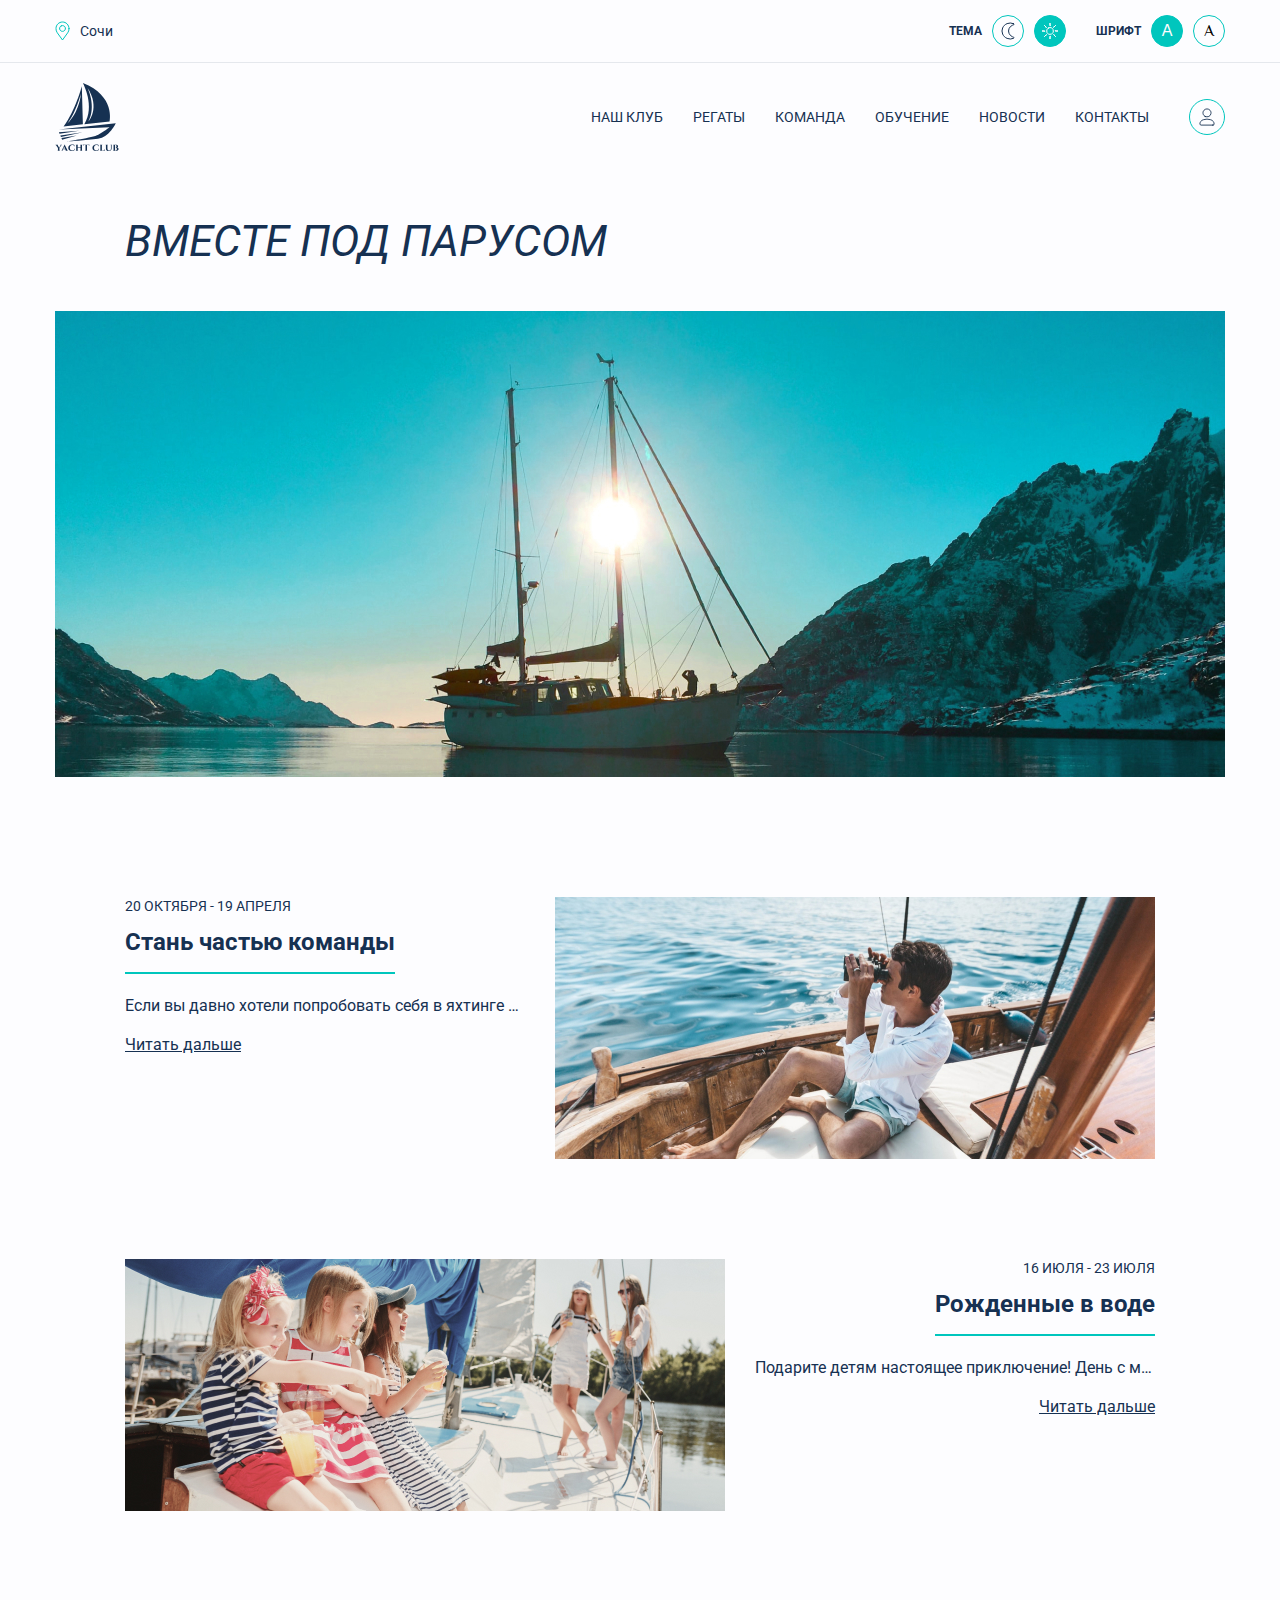
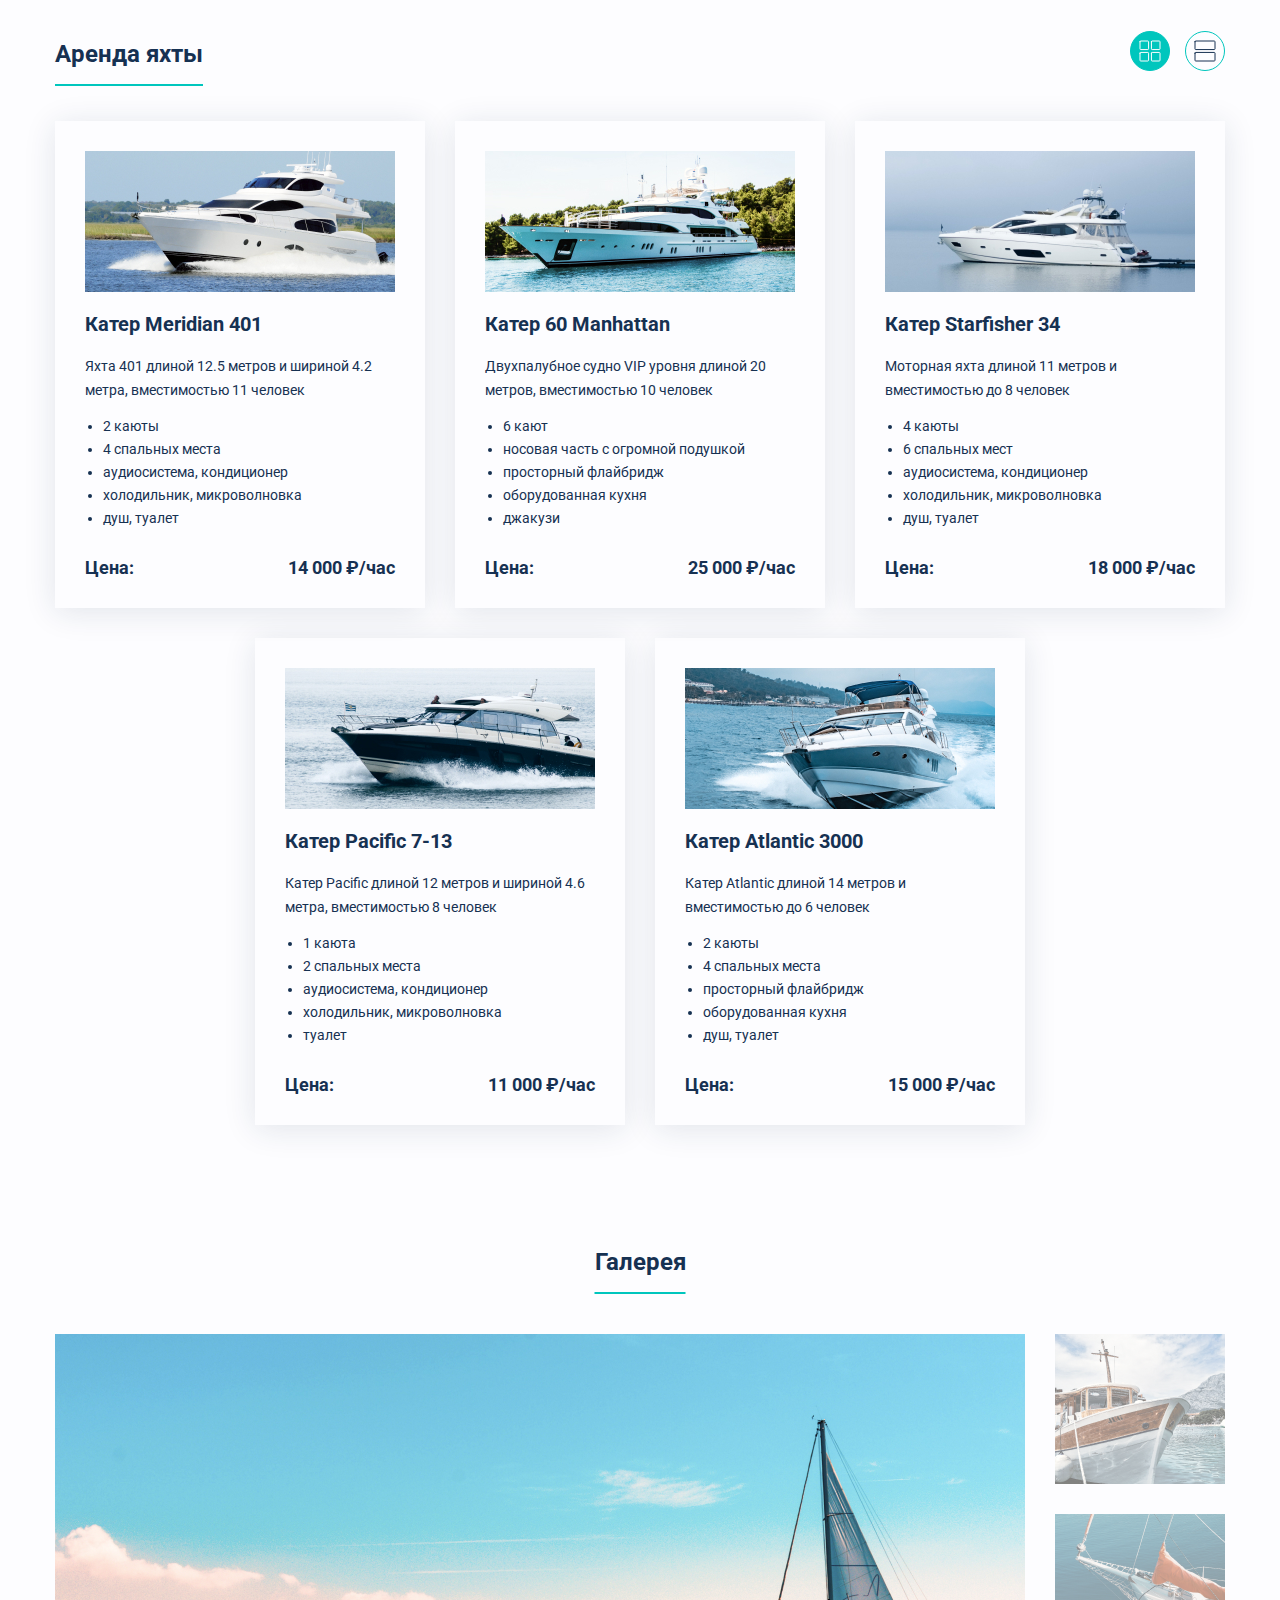
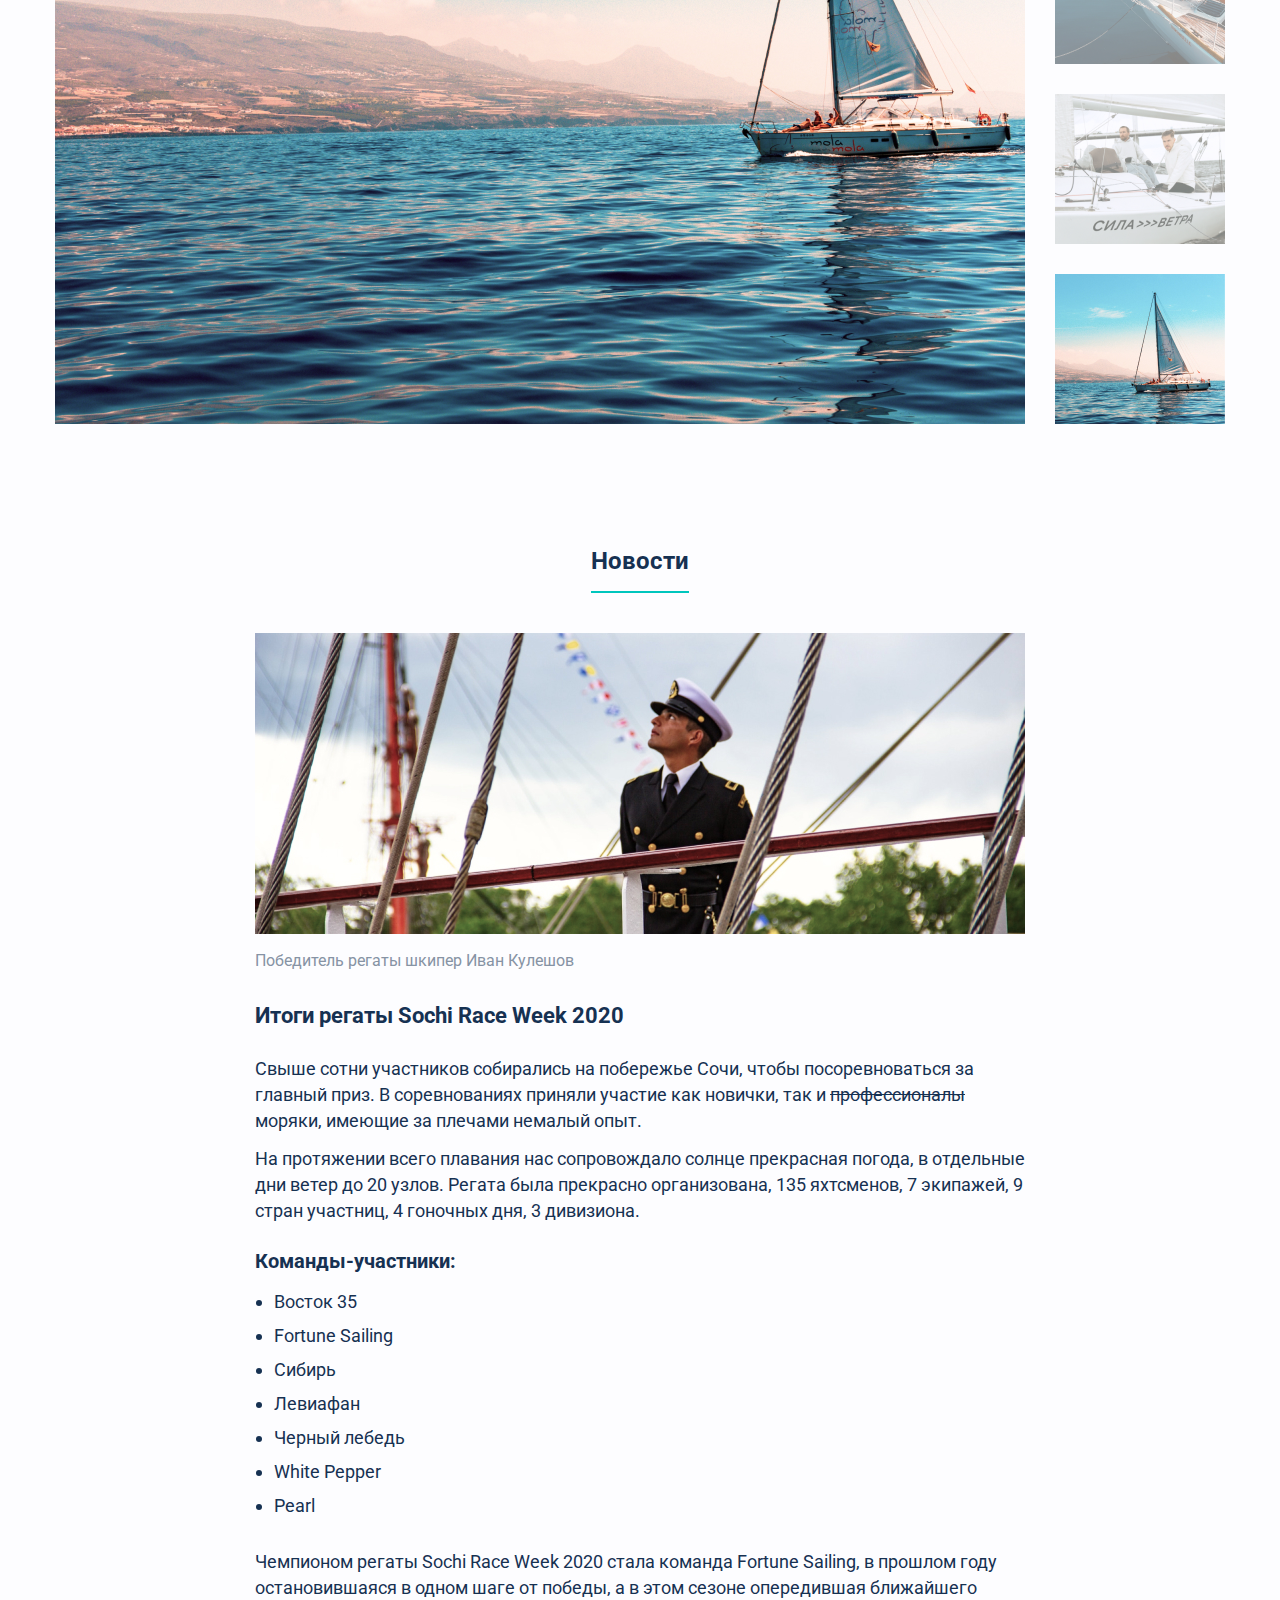
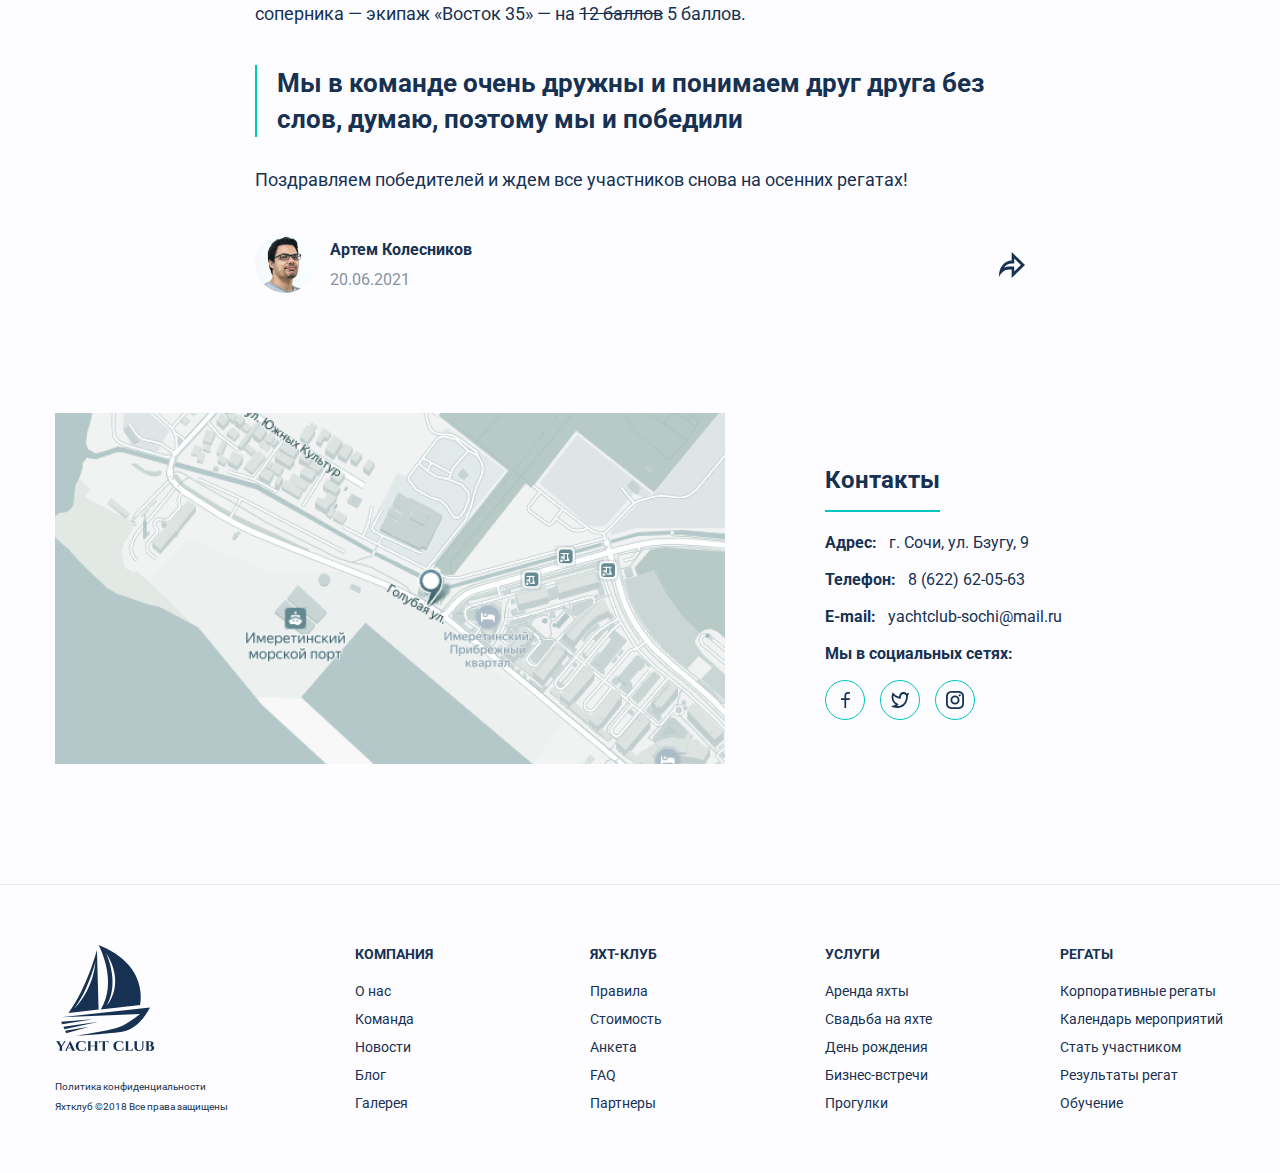
==== index.html @ 1d9f07b0 "commit message one" ====
<!DOCTYPE html>
<html lang="ru">

<head>
  <meta charset="utf-8">
  <link rel="preconnect" href="https://fonts.googleapis.com">
  <link rel="preconnect" href="https://fonts.gstatic.com" crossorigin>
  <link
    href="https://fonts.googleapis.com/css2?family=Philosopher:ital,wght@0,400;0,700;1,400&family=Roboto:ital,wght@0,400;0,700;1,400&display=swap"
    rel="stylesheet">
  <link href="css/style.css" rel="stylesheet">
  <title>Яхт клуб</title>
</head>

<body class="page">
  <header class="page-header">
    <div class="services">
      <div class="services-content">
        <a class="location" href="#">Сочи</a>
        <p class="caption">Тема</p>
        <ul class="theme-switcher">
          <li>
            <button class="theme-button-dark" type="button"></button>
          </li>
          <li>
            <button class="theme-button-light active" type="button"></button>
          </li>
        </ul>
        <p class="caption">Шрифт</p>
        <ul class="fonts">
          <li>
            <button class="font-button-sans-serif active" type="button">А</button>
          </li>
          <li>
            <button class="font-button-serif" type="button">А</button>
          </li>
        </ul>
      </div>
    </div>
    <nav class="main-nav">
      <p class="logo">
        <img src="img/logo.svg" width="64" height="68" alt="Логотип яхт-клуба Yacht Club">
      </p>
      <ul class="site-navigation">
        <li class="site-navigation-item">
          <a href="#">Наш клуб</a>
        </li>
        <li class="site-navigation-item">
          <a href="#">Регаты</a>
        </li>
        <li class="site-navigation-item">
          <a href="#">Команда</a>
        </li>
        <li class="site-navigation-item">
          <a href="#">Обучение</a>
        </li>
        <li class="site-navigation-item">
          <a href="#">Новости</a>
        </li>
        <li class="site-navigation-item">
          <a href="#">Контакты</a>
        </li>
      </ul>
      <a class="signin" href="#">
        <img src="img/user.svg" width="16" height="18" alt="Кабинет пользователя">
      </a>
    </nav>
  </header>
  <main class="main-content">
    <section class="hero">
      <h1>Вместе под парусом</h1>
      <img src="img/main-photo-1.jpg" width="1170" height="466" alt="Парусное судно на закате">
    </section>
    <article class="blog-article blog-article-1 short">
      <div class="blog-article-content">
        <p class="blog-article-date"><time datetime="2021-10-20">20 октября</time> - <time datetime="2021-04-19">19
            апреля</time></p>
        <h2>Стань частью команды</h2>
        <p class="blog-article-description">Если вы давно хотели попробовать себя в яхтинге – сейчас самое лучшее время!
          Мы набираем команду будущих шкиперов. За 6 вы станете настоящим капитаном и уже в следующем сезоне сможете
          самостоятельно выйти в море!</p>
        <button class="more" type="button">Читать дальше</button>
      </div>
      <img class="blog-article-img" src="img/blog-photo-1.jpg" width="600" height="262"
        alt="Мужчина на яхте смотрит в бинокль">
    </article>
    <article class="blog-article blog-article-2 short">
      <div class="blog-article-content">
        <p class="blog-article-date"><time datetime="2021-07-16">16 июля</time> - <time datetime="2021-07-23">23
            июля</time></p>
        <h2>Рожденные в воде</h2>
        <p class="blog-article-description">Подарите детям настоящее приключение! День с морскими пиратами на корабле –
          это лучшая команда, веселые аниматоры, игры, соревнования, работа в команде и, конечно, море!</p>
        <button class="more" type="button">Читать дальше</button>
      </div>
      <img class="blog-article-img" src="img/blog-photo-2.jpg" width="600" height="252" alt="Дети и взрослые на яхте">
    </article>
    <section class="rent">
      <header>
        <h2>Аренда яхты</h2>
        <ul class="card-view-buttons">
          <li class="card-view-item">
            <button class="card-view-button-grid active" type="button"></button>
          </li>
          <li class="card-view-item">
            <button class="card-view-button-list" type="button"></button>
          </li>
        </ul>
      </header>
      <ul class="cards">
        <li class="card">
          <img class="card-img" src="img/photo-card-1.jpg" width="310" height="141" alt="Белая двухпалубная яхта">
          <div class="card-content">
            <h3 class="card-title">Катер Meridian 401</h3>
            <p class="card-description">Яхта 401 длиной 12.5 метров и шириной 4.2 метра, вместимостью 11 человек</p>
            <ul class="card-features">
              <li>2 каюты</li>
              <li>4 спальных места</li>
              <li>аудиосистема, кондиционер</li>
              <li>холодильник, микроволновка</li>
              <li>душ, туалет</li>
            </ul>
          </div>
          <p class="card-price">
            <span class="card-price-name">Цена:</span>
            <span class="card-price-value">14 000 ₽/час</span>
          </p>
        </li>
        <li class="card">
          <img class="card-img" src="img/photo-card-2.jpg" width="310" height="141" alt="Белая двухпалубная яхта">
          <div class="card-content">
            <h3 class="card-title">Катер 60 Manhattan</h3>
            <p class="card-description">Двухпалубное судно VIP уровня длиной 20 метров, вместимостью 10 человек</p>
            <ul class="card-features">
              <li>6 кают</li>
              <li>носовая часть с огромной подушкой</li>
              <li>просторный флайбридж</li>
              <li>оборудованная кухня</li>
              <li>джакузи</li>
            </ul>
          </div>
          <p class="card-price">
            <span class="card-price-name">Цена:</span>
            <span class="card-price-value">25 000 ₽/час</span>
          </p>
        </li>
        <li class="card">
          <img class="card-img" src="img/photo-card-3.jpg" width="310" height="141" alt="Белая яхта">
          <div class="card-content">
            <h3 class="card-title">Катер Starfisher 34</h3>
            <p class="card-description">Моторная яхта длиной 11 метров и вместимостью до 8 человек</p>
            <ul class="card-features">
              <li>4 каюты</li>
              <li>6 спальных мест</li>
              <li>аудиосистема, кондиционер</li>
              <li>холодильник, микроволновка</li>
              <li>душ, туалет</li>
            </ul>
          </div>
          <p class="card-price">
            <span class="card-price-name">Цена:</span>
            <span class="card-price-value">18 000 ₽/час</span>
          </p>
        </li>
        <li class="card">
          <img class="card-img" src="img/photo-card-4.jpg" width="310" height="141" alt="Белый катер">
          <div class="card-content">
            <h3 class="card-title">Катер Pacific 7-13</h3>
            <p class="card-description">Катер Pacific длиной 12 метров и шириной 4.6 метра, вместимостью 8 человек</p>
            <ul class="card-features">
              <li>1 каюта</li>
              <li>2 спальных места</li>
              <li>аудиосистема, кондиционер</li>
              <li>холодильник, микроволновка</li>
              <li>туалет</li>
            </ul>
          </div>
          <p class="card-price">
            <span class="card-price-name">Цена:</span>
            <span class="card-price-value">11 000 ₽/час</span>
          </p>
        </li>
        <li class="card">
          <img class="card-img" src="img/photo-card-5.jpg" width="310" height="141" alt="Белый катер">
          <div class="card-content">
            <h3 class="card-title">Катер Atlantic 3000</h3>
            <p class="card-description">Катер Atlantic длиной 14 метров и вместимостью до 6 человек</p>
            <ul class="card-features">
              <li>2 каюты</li>
              <li>4 спальных места</li>
              <li>просторный флайбридж</li>
              <li>оборудованная кухня</li>
              <li>душ, туалет</li>
            </ul>
          </div>
          <p class="card-price">
            <span class="card-price-name">Цена:</span>
            <span class="card-price-value">15 000 ₽/час</span>
          </p>
        </li>
      </ul>
    </section>
    <section class="gallery">
      <h2>Галерея</h2>
      <div class="slider">
        <img class="active-photo" src="img/gallery-photo-4.jpg" width="970" height="690" alt="">
        <ul class="preview-list">
          <li>
            <a href="img/gallery-photo-1.jpg">
              <img src="img/preview-gallery-photo-1.jpg" width="170" height="150" alt="">
            </a>
          </li>
          <li>
            <a href="img/gallery-photo-2.jpg">
              <img src="img/preview-gallery-photo-2.jpg" width="170" height="150" alt="">
            </a>
          </li>
          <li>
            <a href="img/gallery-photo-3.jpg">
              <img src="img/preview-gallery-photo-3.jpg" width="170" height="150" alt="">
            </a>
          </li>
          <li>
            <a href="img/gallery-photo-4.jpg" class="active-item">
              <img src="img/preview-gallery-photo-4.jpg" width="170" height="150" alt="">
            </a>
          </li>
        </ul>
      </div>
    </section>
    <section class="news">
      <h2>Новости</h2>
      <article class="post">
        <figure class="post-img">
          <img src="img/news-photo.jpg" width="770" height="301" alt="Человек в форме моряка на морском судне">
          <figcaption>Победитель регаты шкипер Иван Кулешов</figcaption>
        </figure>
        <div class="post-content">
          <h3>Итоги регаты Sochi Race Week 2020</h3>
          <p>Свыше сотни участников собирались на побережье Сочи, чтобы посоревноваться за главный приз. В соревнованиях
            приняли участие как новички, так и <del>профессионалы</del> <ins>моряки</ins>, имеющие за плечами немалый
            опыт.</p>
          <p>На протяжении всего плавания нас сопровождало солнце прекрасная погода, в отдельные дни ветер до 20 узлов.
            Регата была прекрасно организована, 135 яхтсменов, 7 экипажей, 9 стран участниц, 4 гоночных дня, 3
            дивизиона.</p>
          <h4>Команды-участники:</h4>
          <ul>
            <li>Восток 35</li>
            <li>Fortune Sailing</li>
            <li>Сибирь</li>
            <li>Левиафан</li>
            <li>Черный лебедь</li>
            <li>White Pepper</li>
            <li>Pearl</li>
          </ul>
          <p>Чемпионом регаты Sochi Race Week 2020 стала команда Fortune Sailing, в прошлом году остановившаяся в одном
            шаге от победы, а в этом сезоне опередившая ближайшего соперника — экипаж «Восток 35» — на <del>12
              баллов</del> <ins>5 баллов</ins>.</p>
          <blockquote>Мы в команде очень дружны и понимаем друг друга без слов, думаю, поэтому мы и победили
          </blockquote>
          <p>Поздравляем победителей и ждем все участников снова на осенних регатах!</p>
        </div>
        <footer class="post-footer">
          <img class="post-author-img" src="img/author.jpg" width="60" height="60" alt="Артем Колесников">
          <p class="post-meta">
            <a href="#">Артем Колесников</a>
            <time datetime="2021-06-20">20.06.2021</time>
          </p>
          <a class="post-share" href="#">
            <img src="img/share.svg" width="26" height="26" alt="Поделиться">
          </a>
        </footer>
      </article>
    </section>
    <section class="contacts">
      <div class="contacts-content">
        <h2>Контакты</h2>
        <ul class="contact-items">
          <li class="contact-item">
            <h3>Адрес:</h3>
            <address>г. Сочи, ул. Бзугу, 9</address>
          </li>
          <li class="contact-item">
            <h3>Телефон:</h3>
            <a href="tel:+7622620563">8 (622) 62-05-63</a>
          </li>
          <li class="contact-item">
            <h3>E-mail:</h3>
            <a href="mailto:yachtclub-sochi@mail.ru">yachtclub-sochi@mail.ru</a>
          </li>
          <li class="contact-item">
            <h3>Мы в социальных сетях:</h3>
            <ul class="social-list">
              <li class="social-item">
                <a href="#">
                  <img src="img/facebook.svg" alt="Facebook" width="9" height="16">
                </a>
              </li>
              <li class="social-item">
                <a href="#">
                  <img src="img/twitter.svg" alt="Twitter" width="18" height="16">
                </a>
              </li>
              <li class="social-item">
                <a href="#">
                  <img src="img/instagram.svg" alt="Instagram" width="18" height="18">
                </a>
              </li>
            </ul>
          </li>
        </ul>
      </div>
      <img class="contacts-img" src="img/map.png" width="670" height="351" alt="Карта с адресом яхт клуба">
    </section>
  </main>
  <footer class="main-footer">
    <div class="footer-container">
      <div class="footer-column">
        <p class="logo">
          <img src="img/logo.svg" width="100" height="106" alt="Логотип яхт клуба">
        </p>
        <p class="policy"><a href="#">Политика конфиденциальности</a></p>
        <p class="copyright">Яхтклуб ©2018 Все права защищены</p>
      </div>
      <ul class="footer-navigation-topics">
        <li class="footer-navigation-topic">
          <h2>Компания</h2>
          <ul class="footer-navigation">
            <li class="footer-navigation-item">
              <a href="#">О нас</a>
            </li>
            <li class="footer-navigation-item">
              <a href="#">Команда</a>
            </li>
            <li class="footer-navigation-item">
              <a href="#">Новости</a>
            </li>
            <li class="footer-navigation-item">
              <a href="#">Блог</a>
            </li>
            <li class="footer-navigation-item">
              <a href="#">Галерея</a>
            </li>
          </ul>
        </li>
        <li class="footer-navigation-topic">
          <h2>Яхт-клуб</h2>
          <ul class="footer-navigation">
            <li class="footer-navigation-item">
              <a href="#">Правила</a>
            </li>
            <li class="footer-navigation-item">
              <a href="#">Стоимость</a>
            </li>
            <li class="footer-navigation-item">
              <a href="#">Анкета</a>
            </li>
            <li class="footer-navigation-item">
              <a href="#">FAQ</a>
            </li>
            <li class="footer-navigation-item">
              <a href="#">Партнеры</a>
            </li>
          </ul>
        </li>
        <li class="footer-navigation-topic">
          <h2>Услуги</h2>
          <ul class="footer-navigation">
            <li class="footer-navigation-item">
              <a href="#">Аренда яхты</a>
            </li>
            <li class="footer-navigation-item">
              <a href="#">Свадьба на яхте</a>
            </li>
            <li class="footer-navigation-item">
              <a href="#">День рождения</a>
            </li>
            <li class="footer-navigation-item">
              <a href="#">Бизнес-встречи</a>
            </li>
            <li class="footer-navigation-item">
              <a href="#">Прогулки</a>
            </li>
          </ul>
        </li>
        <li class="footer-navigation-topic">
          <h2>Регаты</h2>
          <ul class="footer-navigation">
            <li class="footer-navigation-item">
              <a href="#">Корпоративные регаты</a>
            </li>
            <li class="footer-navigation-item">
              <a href="#">Календарь мероприятий</a>
            </li>
            <li class="footer-navigation-item">
              <a href="#">Стать участником</a>
            </li>
            <li class="footer-navigation-item">
              <a href="#">Результаты регат</a>
            </li>
            <li class="footer-navigation-item">
              <a href="#">Обучение</a>
            </li>
          </ul>
        </li>
      </ul>
    </div>
  </footer>
  <script src="js/theme-change.js"></script>
  <script src="js/text-hide.js"></script>
  <script src="js/layout-change.js"></script>
  <script src="js/gallery.js"></script>
</body>

</html>
---- css/style.css ----
body {
  margin: 0;
  font-family: "Roboto", sans-serif;
  font-size: 16px;
  line-height: 24px;
  color: #163152;
  background-color: #fdfdff;
}

/* header */

.page-header {
  margin-bottom: 40px;
}

/* services */

.services {
  padding-top: 15px;
  padding-bottom: 15px;
  border-bottom: 1px solid rgba(22, 49, 82, 0.1);
}

.services-content {
  display: flex;
  align-items: center;
  width: 1170px;
  margin: 0 auto;
}

.location {
  padding-top: 4px;
  padding-bottom: 4px;
  padding-left: 25px;
  margin-right: auto;
  font-size: 14px;
  line-height: 14px;
  color: inherit;
  text-decoration: none;
  background-image: url("../img/pin.svg");
  background-repeat: no-repeat;
  background-position: left center;
}

.location:hover {
  opacity: 0.5;
}

.location:active {
  opacity: 0.3;
}

.caption {
  margin: 0;
  margin-right: 10px;
  font-weight: bold;
  font-size: 12px;
  line-height: 18px;
  text-transform: uppercase;
}

.theme-switcher {
  list-style: none;
  padding: 0;
  margin: 0;
  margin-right: 30px;
  display: flex;
  flex-wrap: wrap;
}

.theme-switcher li {
  margin-right: 10px;
}

.theme-switcher li:last-child {
  margin-right: 0;
}

.theme-button-light {
  display: block;
  width: 32px;
  height: 32px;
  padding: 0;
  background-position: center;
  background-repeat: no-repeat;
  background-color: transparent;
  background-image: url("../img/sun.svg");
  border: 1px solid #00c6bd;
  border-radius: 50%;
  cursor: pointer;
}

.theme-button-light:hover {
  opacity: 0.5;
}

.theme-button-light:active {
  opacity: 0.3;
}

.theme-button-light.active {
  background-image: url("../img/sun-light.svg");
}

.theme-button-dark {
  display: block;
  width: 32px;
  height: 32px;
  padding: 0;
  background-image: url("../img/moon.svg");
  background-position: center;
  background-repeat: no-repeat;
  background-color: transparent;
  border: 1px solid #00c6bd;
  border-radius: 50%;
  cursor: pointer;
}

.theme-button-dark:hover {
  opacity: 0.5;
}

.theme-button-dark:active {
  opacity: 0.3;
}

.theme-button-dark.active {
  background-image: url("../img/moon-light.svg");
}

.fonts {
  list-style: none;
  padding: 0;
  margin: 0;
  display: flex;
  flex-wrap: wrap;
}

.fonts li {
  margin-right: 10px;
}

.fonts li:last-child {
  margin-right: 0;
}

.font-button-sans-serif {
  display: block;
  width: 32px;
  height: 32px;
  padding: 0;
  font-size: 16px;
  line-height: 14px;
  background-color: transparent;
  border: 1px solid #00c6bd;
  border-radius: 50%;
  cursor: pointer;
}

.font-button-sans-serif:hover {
  opacity: 0.5;
}

.font-button-sans-serif:active {
  opacity: 0.3;
}

.font-button-serif {
  display: block;
  width: 32px;
  height: 32px;
  padding: 0;
  font-family: "Philosopher", serif;
  font-size: 16px;
  line-height: 14px;
  background-color: transparent;
  border: 1px solid #00c6bd;
  border-radius: 50%;
  cursor: pointer;
}

.font-button-serif:hover {
  opacity: 0.5;
}

.font-button-serif:active {
  opacity: 0.3;
}

.main-nav {
  display: flex;
  align-items: center;
  width: 1170px;
  margin: 0 auto;
  padding: 20px 55px;
}

.logo {
  width: 64px;
  height: 68px;
  margin: 0;
  margin-right: auto;
}

.site-navigation {
  display: flex;
  flex-wrap: wrap;
  padding: 0;
  margin: 0;
  margin-right: 40px;
  list-style: none;
  max-width: 990px;
}

.site-navigation-item {
  margin-right: 30px;
}

.site-navigation-item:last-child {
  margin-right: 0;
}

.site-navigation-item a {
  font-size: 14px;
  line-height: 18px;
  color: #163152;
  text-transform: uppercase;
  text-decoration: none;
}

.site-navigation-item a:hover {
  color: rgba(22, 49, 82, 0.5);
}

.site-navigation-item a:active {
  color: rgba(22, 49, 82, 0.3);
}

.signin {
  display: flex;
  align-items: center;
  justify-content: center;
  width: 34px;
  height: 34px;
  border: 1px solid #00c6bd;
  border-radius: 50%;
}

.signin:hover {
  opacity: 0.5;
}

.signin:active {
  opacity: 0.3;
}

/* main */

.main-content {
  width: 1170px;
  margin: 0 auto;
  padding: 0 55px;
}

.hero {
  margin-bottom: 120px;
}

.hero h1 {
  margin-top: 0;
  margin-bottom: 40px;
  margin-left: 70px;
  font-style: italic;
  font-weight: normal;
  font-size: 44px;
  line-height: 60px;
  text-transform: uppercase;
}

.hero img {
  display: block;
}

/* blog */

.blog-article {
  display: flex;
  justify-content: space-between;
  width: 1030px;
  margin: 0 auto;
}

.blog-article-content {
  width: 400px;
}

.blog-article-img {
  width: 600px;
}

.blog-article-1 {
  margin-bottom: 100px;
}

.blog-article-1 .blog-article-content {
  margin-right: 30px;
}

.blog-article-2 {
  flex-direction: row-reverse;
  margin-bottom: 120px;
}

.blog-article-2 .blog-article-content {
  text-align: right;
}

.blog-article-2 .blog-article-img {
  margin-right: 30px;
}

.blog-article h2 {
  margin-top: 0;
  margin-bottom: 35px;
  font-size: 24px;
  line-height: 34px;
  text-decoration: underline;
  -webkit-text-decoration-color: #00c6bd;
          text-decoration-color: #00c6bd;
  text-decoration-thickness: 2px;
  text-underline-offset: 15px;
  text-underline-position: under;
}

.blog-article-date {
  margin-top: 0;
  margin-bottom: 10px;
  font-size: 14px;
  line-height: 18px;
  text-transform: uppercase;
}

.blog-article-description {
  margin-top: 0;
  margin-bottom: 15px;
}

.more {
  padding: 0;
  font-family: inherit;
  font-size: 16px;
  line-height: 24px;
  color: inherit;
  -webkit-text-decoration-line: underline;
          text-decoration-line: underline;
  background-color: transparent;
  border: none;

  /* Элемент скрыт в развернутой статье */
  display: none;
}

.more:hover {
  text-decoration: none;
  opacity: 0.5;
}

.more:active {
  text-decoration: none;
  opacity: 0.3;
}

/* Сокращенное отображение статьи */

.blog-article.short .blog-article-description {
  overflow: hidden;
  text-overflow: ellipsis;
  white-space: nowrap;
}

.blog-article.short .more {
  /* Показываем элемент в свернутой статье */
  display: inline-block;
}

/* rent */

.rent {
  margin-bottom: 120px;
}

.rent header {
  display: flex;
  justify-content: space-between;
  align-items: center;
  margin-bottom: 45px;
}

.rent h2 {
  margin: 0;
  font-size: 24px;
  line-height: 34px;
  text-decoration: underline;
  -webkit-text-decoration-color: #00c6bd;
          text-decoration-color: #00c6bd;
  text-decoration-thickness: 2px;
  text-underline-offset: 15px;
  text-underline-position: under;
}

.card-view-buttons {
  display: flex;
  flex-wrap: wrap;
  justify-content: flex-end;
  gap: 15px;
  padding: 0;
  margin: 0;
  max-width: 800px;
  list-style: none;
}

.card-view-button-grid {
  width: 40px;
  height: 40px;
  background-position: center;
  background-repeat: no-repeat;
  background-color: transparent;
  background-image: url("../img/grid.svg");
  border: 1px solid #00c6bd;
  border-radius: 50%;
  cursor: pointer;
}

.card-view-button-grid:hover {
  opacity: 0.5;
}

.card-view-button-grid:active {
  opacity: 0.3;
}

.card-view-button-grid.active {
  background-image: url("../img/grid-light.svg");
}

.card-view-button-list {
  width: 40px;
  height: 40px;
  background-position: center;
  background-repeat: no-repeat;
  background-color: transparent;
  background-image: url("../img/list.svg");
  border: 1px solid #00c6bd;
  border-radius: 50%;
  cursor: pointer;
}

.card-view-button-list:hover {
  opacity: 0.5;
}

.card-view-button-list:active {
  opacity: 0.3;
}

.card-view-button-list.active {
  background-image: url("../img/list-light.svg");
}

.cards {
  display: flex;
  justify-content: center;
  flex-wrap: wrap;
  padding: 0;
  margin: 0;
  list-style: none;
  gap: 30px;
}

.card {
  width: 310px;
  padding: 30px;
  box-shadow: 0 4px 30px rgba(22, 49, 82, 0.12);
}

.card-img {
  display: block;
  margin-bottom: 21px;
}

.card-title {
  margin: 0;
  margin-bottom: 18px;
  font-size: 20px;
  line-height: 23px;
}

.card-description {
  margin: 0;
  margin-bottom: 15px;
  font-size: 14px;
  line-height: 24px;
}

.card-features {
  padding: 0;
  margin: 0;
  margin-left: 18px;
  margin-bottom: 29px;
  list-style-type: disc;
}

.card-features li {
  margin-bottom: 4px;
  font-size: 14px;
  line-height: 19px;
}

.card-price {
  display: flex;
  justify-content: space-between;
  margin: 0;
  font-weight: bold;
  font-size: 18px;
  line-height: 21px;
}

/* Вертикальная раскладка карточек списком */

.cards.list {
  flex-direction: column;
}

.cards.list .card {
  display: flex;
  width: 1110px;
  margin: 0;
  margin-bottom: 30px;
}

.cards.list .card-img {
  width: 340px;
  height: 211px;
  margin: 0;
  margin-right: 30px;
  -o-object-fit: cover;
     object-fit: cover;
}

.cards.list .card-title {
  margin: 0;
  margin-bottom: 10px;
}

.cards.list .card-features {
  margin: 0;
  margin-left: 18px;
}

.cards.list .card-content {
  margin-right: auto;
  max-width: 345px;
}

.cards.list .card-price {
  margin: 0;
}

.cards.list .card-price-name {
  display: none;
}

/* gallery */

.gallery {
  margin-bottom: 120px;
}

.gallery h2 {
  margin: 0;
  margin-bottom: 55px;
  font-size: 24px;
  line-height: 34px;
  text-align: center;
  text-decoration: underline;
  -webkit-text-decoration-color: #00c6bd;
          text-decoration-color: #00c6bd;
  text-decoration-thickness: 2px;
  text-underline-offset: 15px;
  text-underline-position: under;
}

.slider {
  display: flex;
  align-items: flex-start;
}

.active-photo {
  width: 970px;
  margin-right: 30px;
}

.preview-list {
  padding: 0;
  margin: 0;
  list-style: none;
  width: 170px;
}

.preview-list li {
  margin-bottom: 30px;
}

.preview-list li:last-child {
  margin-bottom: 0;
}

.preview-list a {
  position: relative;
  display: block;
}

.preview-list a::before {
  content: "";
  position: absolute;
  top: 0;
  bottom: 0;
  left: 0;
  right: 0;
  background-color: rgba(255, 255, 255, 0.5);
}

.preview-list a.active-item::before {
  background-color: transparent;
}

.preview-list img {
  display: block;
}

/* news */

.news {
  width: 770px;
  margin: 0 auto;
  margin-bottom: 120px;
}

.news h2 {
  margin: 0;
  margin-bottom: 55px;
  font-size: 24px;
  line-height: 34px;
  text-align: center;
  text-decoration: underline;
  -webkit-text-decoration-color: #00c6bd;
          text-decoration-color: #00c6bd;
  text-decoration-thickness: 2px;
  text-underline-offset: 15px;
  text-underline-position: under;
}

.post-img {
  margin: 0;
  margin-bottom: 33px;
}

.post-img img {
  display: block;
  margin-bottom: 17px;
}

.post-img figcaption {
  margin: 0;
  font-size: 16px;
  line-height: 19px;
  color: #8693a4;
}

.post-content h3 {
  margin-top: 33px;
  margin-bottom: 27px;
  font-size: 22px;
  line-height: 26px;
}

.post-content h4 {
  margin-top: 24px;
  margin-bottom: 15px;
  font-size: 20px;
  line-height: 26px;
}

.post-content p {
  margin: 12px 0;
  font-size: 18px;
  line-height: 26px;
}

.post-content ins {
  text-decoration: none;
}

.post-content ul {
  padding: 0;
  margin: 0;
  margin-top: 15px;
  margin-bottom: 30px;
  margin-left: 19px;
  font-size: 18px;
  line-height: 26px;
}

.post-content li {
  margin-bottom: 8px;
}

.post-content blockquote {
  padding: 0 20px;
  margin: 0;
  margin-top: 38px;
  margin-bottom: 30px;
  font-weight: bold;
  font-size: 26px;
  line-height: 36px;
  border-left: 2px solid #00c6bd;
}

.post-footer {
  display: flex;
  margin-top: 40px;
}

.post-author-img {
  width: 60px;
  margin-right: 15px;
  border-radius: 50%;
}

.post-meta {
  width: 500px;
  margin: 0;
  margin-top: 7px;
  margin-right: auto;
}

.post-share {
  width: 26px;
  margin-top: 19px;
}

.post-share:hover {
  opacity: 0.5;
}

.post-share:active {
  opacity: 0.3;
}

.post-meta a {
  display: block;
  margin-bottom: 9px;
  font-size: 16px;
  line-height: 19px;
  font-weight: bold;
  color: #163152;
  text-decoration: none;
}

.post-meta a:hover {
  color: rgba(22, 49, 82, 0.5);
}

.post-meta a:active {
  color: rgba(22, 49, 82, 0.3);
}

.post-meta time {
  font-size: 16px;
  line-height: 19px;
  color: #8693a4;
}

/* contacts */

.contacts {
  display: flex;
  flex-direction: row-reverse;
  justify-content: space-between;
}

.contacts-content {
  width: 400px;
  padding-top: 50px;
}

.contacts-img {
  width: 670px;
}

.contacts h2 {
  margin: 0;
  margin-bottom: 35px;
  font-size: 24px;
  line-height: 34px;
  text-decoration: underline;
  -webkit-text-decoration-color: #00c6bd;
          text-decoration-color: #00c6bd;
  text-decoration-thickness: 2px;
  text-underline-offset: 15px;
  text-underline-position: under;
}

.contact-items {
  list-style: none;
  padding: 0;
  margin: 0;
}

.contact-item {
  margin: 0;
  margin-bottom: 15px;
  font-size: 16px;
  line-height: 22px;
}

.contact-item h3 {
  display: inline;
  margin: 0;
  margin-right: 8px;
  font-size: 16px;
  line-height: 22px;
}

.contact-item address {
  display: inline;
  font-style: normal;
}

.contact-item a {
  color: #163152;
  text-decoration: none;
}

.contact-item a:hover {
  color: rgba(22, 49, 82, 0.5);
}

.contact-item a:active {
  color: rgba(22, 49, 82, 0.3);
}

.social-list {
  display: flex;
  flex-wrap: wrap;
  padding: 0;
  margin: 0;
  margin-top: 15px;
  list-style: none;
}

.social-item {
  margin-right: 15px;
}

.social-item a {
  display: flex;
  align-items: center;
  justify-content: center;
  width: 38px;
  height: 38px;
  border-radius: 50%;
  border: 1px solid #00c6bd;
}

.social-item a:hover {
  opacity: 0.5;
}

.social-item a:active {
  opacity: 0.3;
}

/* footer */

.main-footer {
  padding-top: 60px;
  padding-bottom: 60px;
  margin-top: 120px;
  font-size: 10px;
  line-height: 12px;
  border-top: 1px solid rgba(22, 49, 82, 0.1);
}

.footer-container {
  width: 1170px;
  margin: 0 auto;
  padding: 0 55px;
  display: flex;
  justify-content: space-between;
}

.footer-column {
  width: 175px;
}

.main-footer .logo {
  width: 100px;
  height: 106px;
  margin-bottom: 30px;
}

.footer-navigation-topics {
  display: flex;
  justify-content: space-between;
  width: 870px;
  list-style: none;
  padding: 0;
  margin: 0;
  font-size: 14px;
  line-height: 16px;
}

.footer-navigation-topic {
  width: 165px;
}

.footer-navigation-topic h2 {
  margin-top: 0;
  margin-bottom: 20px;
  font-size: 14px;
  line-height: 18px;
  text-transform: uppercase;
}

.footer-navigation {
  list-style: none;
  padding: 0;
  margin: 0;
}

.footer-navigation-item {
  margin-bottom: 12px;
}

.footer-navigation-item:last-child {
  margin-bottom: 0;
}

.footer-navigation-item a {
  color: #163152;
  text-decoration: none;
}

.footer-navigation-item a:hover {
  color: rgba(22, 49, 82, 0.5);
}

.footer-navigation-item a:active {
  color: rgba(22, 49, 82, 0.3);
}

.policy {
  margin: 0;
  margin-bottom: 8px;
}

.policy a {
  color: #163152;
  text-decoration: none;
}

.policy a:hover {
  color: rgba(22, 49, 82, 0.5);
}

.policy a:active {
  color: rgba(22, 49, 82, 0.3);
}

.copyright {
  margin: 0;
}

/* Выделение активной кнопки */

.active {
  background-color: #00c6bd;
  color: #fdfdff;
}

/* Theme: serif font */

.page.serif {
  font-family: "Philosopher", serif;
}

/* Theme: dark */

.page.dark {
  color: #fdfdff;
  background-color: #1d1f1f;
}

.page.dark .font-button-sans-serif {
  color: #fdfdff;
}

.page.dark .font-button-serif {
  color: #fdfdff;
}

.page.dark .theme-button-light {
  background-image: url("../img/sun-light.svg");
}

.page.dark .logo img {
  -webkit-filter: brightness(20);
          filter: brightness(20);
}

.page.dark a {
  color: #fdfdff;
}

.page.dark a:hover {
  opacity: 0.5;
}

.page.dark a:active {
  opacity: 0.3;
}

.page.dark .signin img {
  -webkit-filter: brightness(20);
          filter: brightness(20);
}

.page.dark .card-view-button-grid {
  background-image: url("../img/grid-light.svg");
}

.page.dark .card-view-button-list {
  background-image: url("../img/list-light.svg");
}

.page.dark .card {
  box-shadow: 0 4px 30px #181a1a;
}

.page.dark .meta time {
  color: rgba(253, 253, 255, 0.5);
}

.page.dark .share {
  -webkit-filter: brightness(20);
          filter: brightness(20);
}

.page.dark .social-item img {
  -webkit-filter: brightness(20);
          filter: brightness(20);
}

.page.dark .post-share {
  -webkit-filter: brightness(20);
          filter: brightness(20);
}
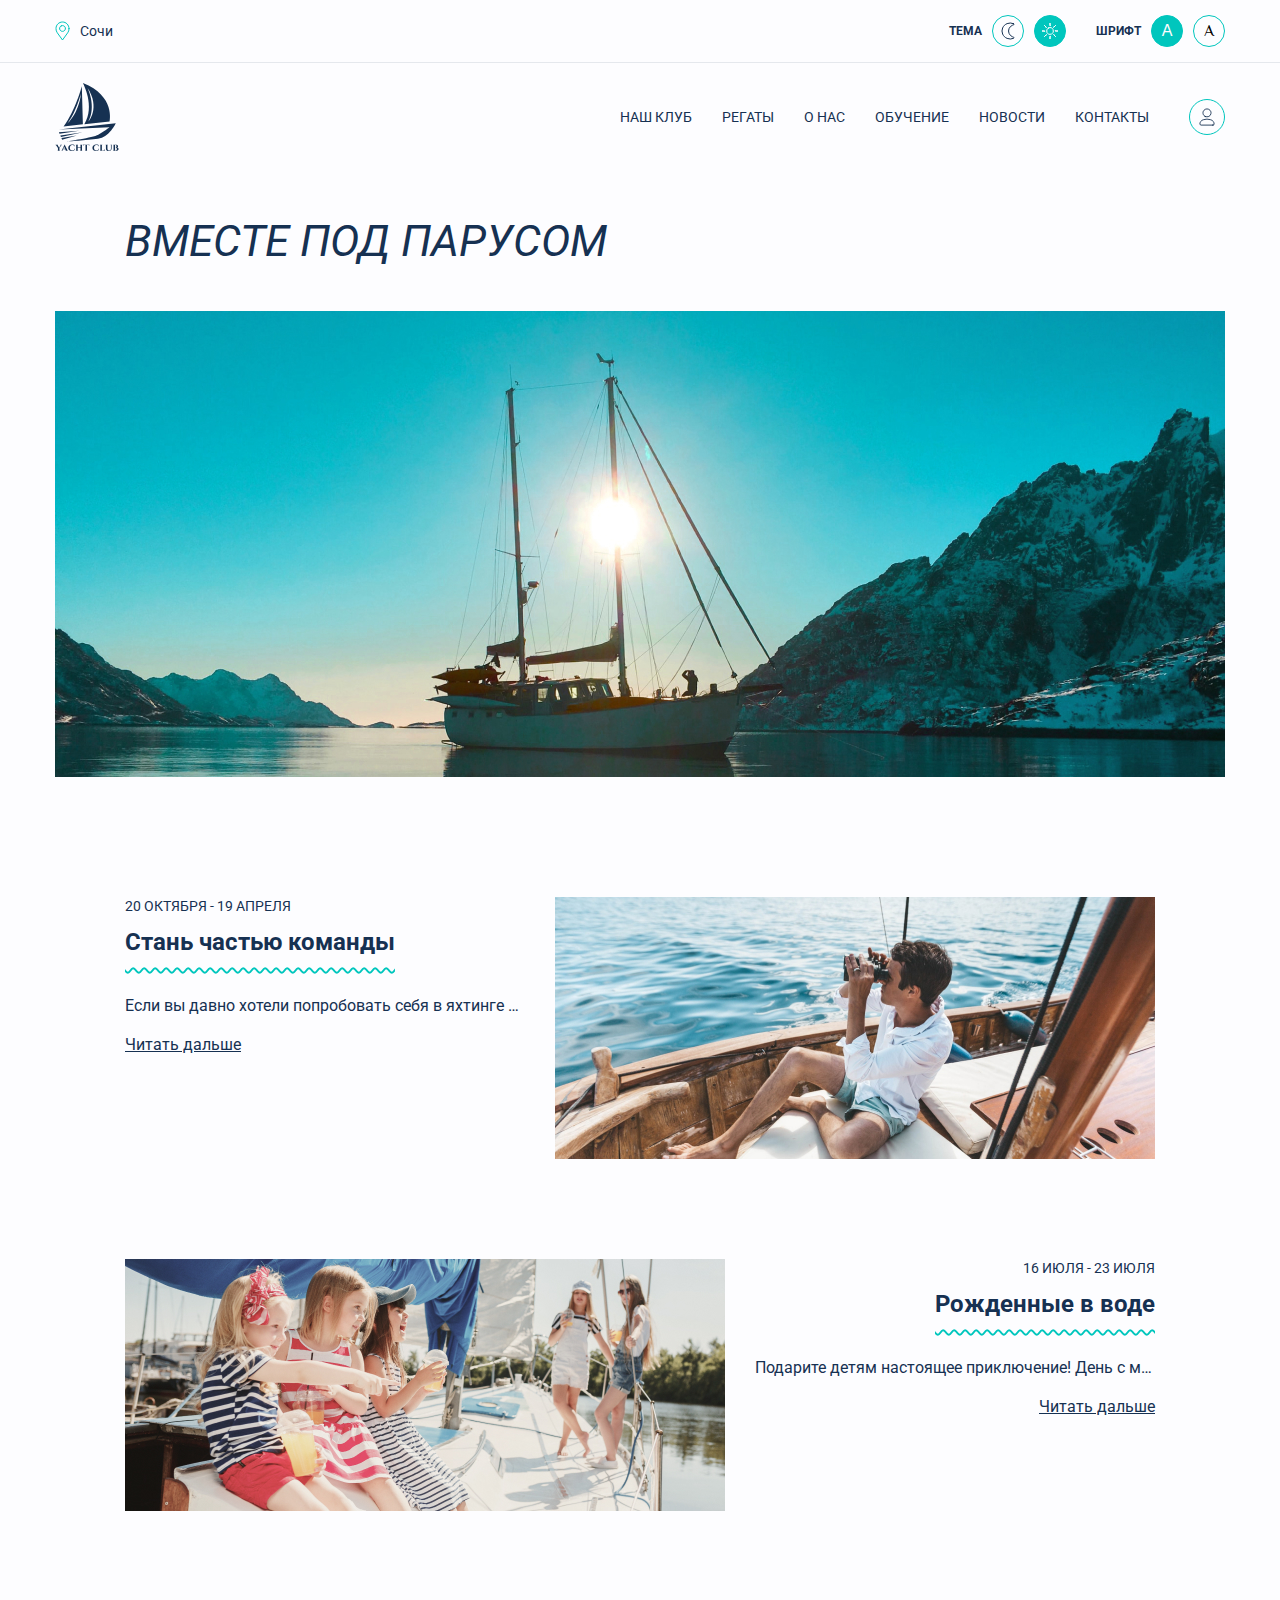
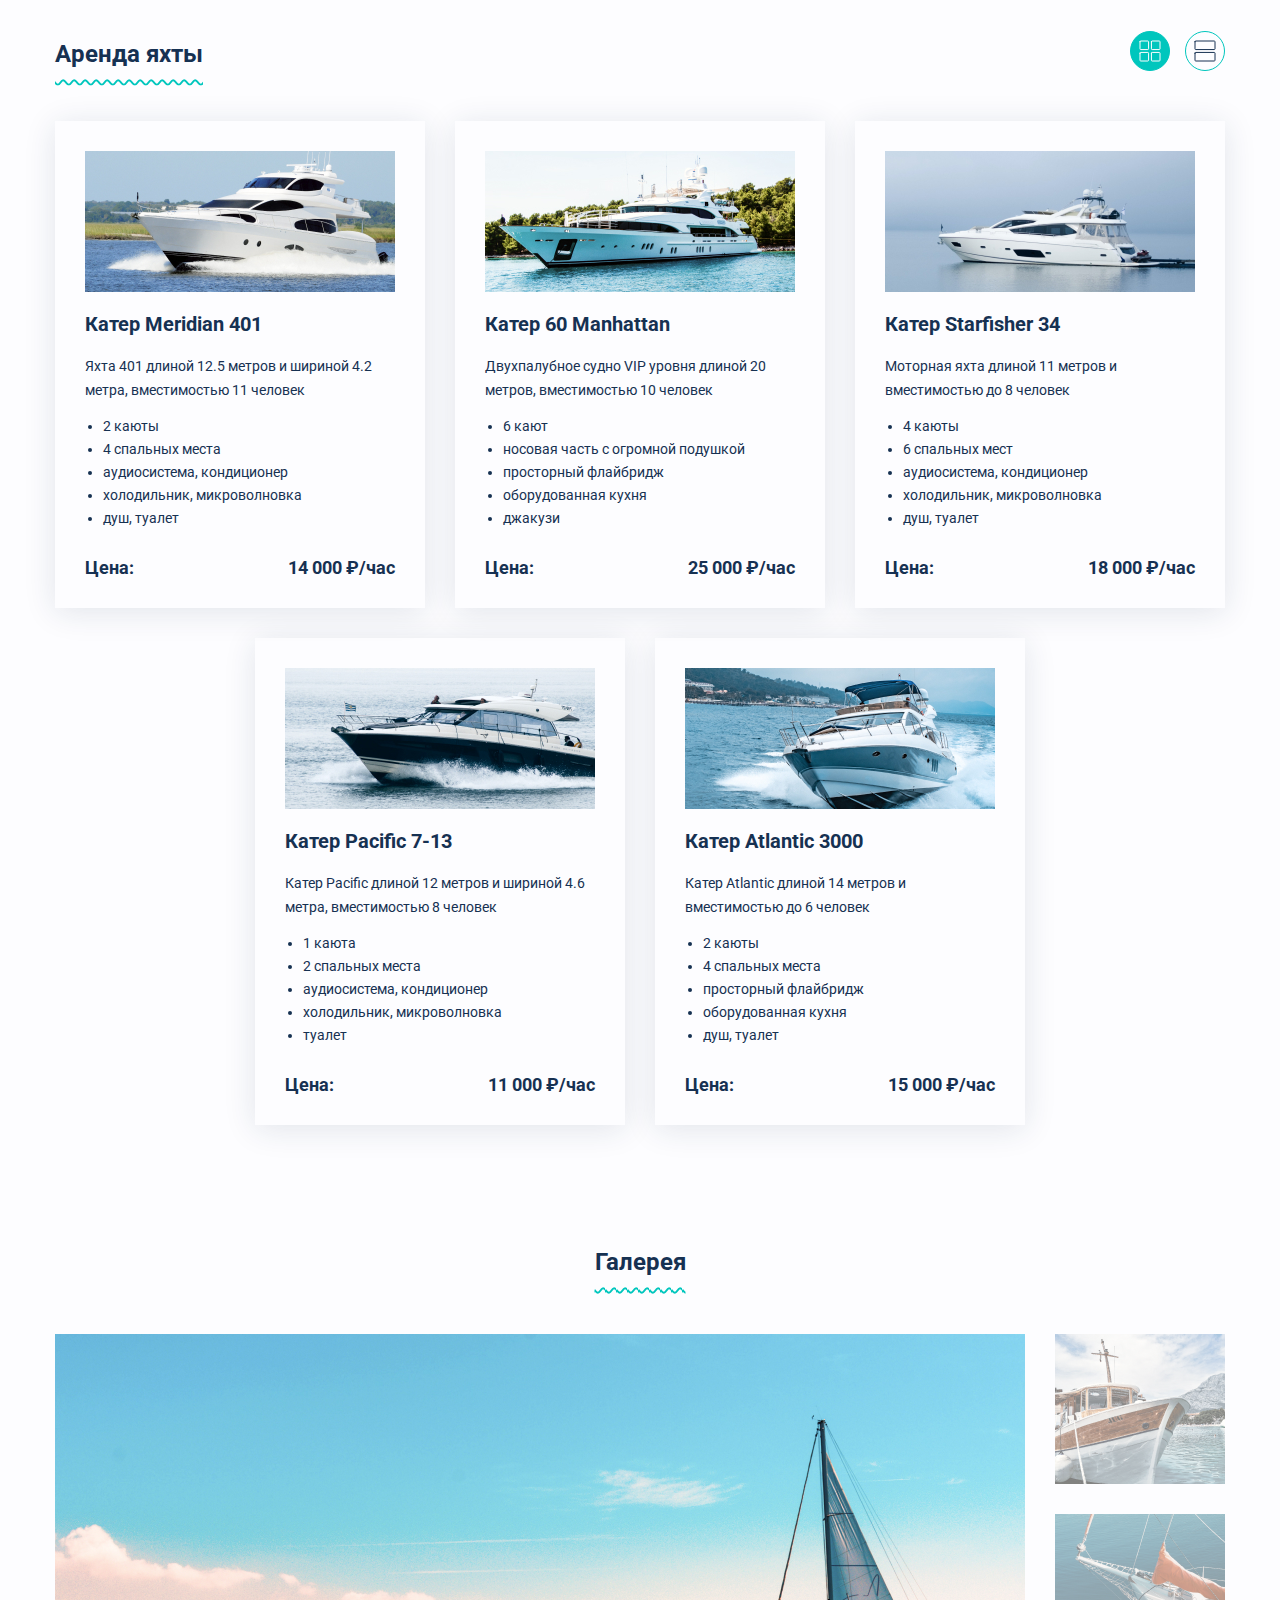
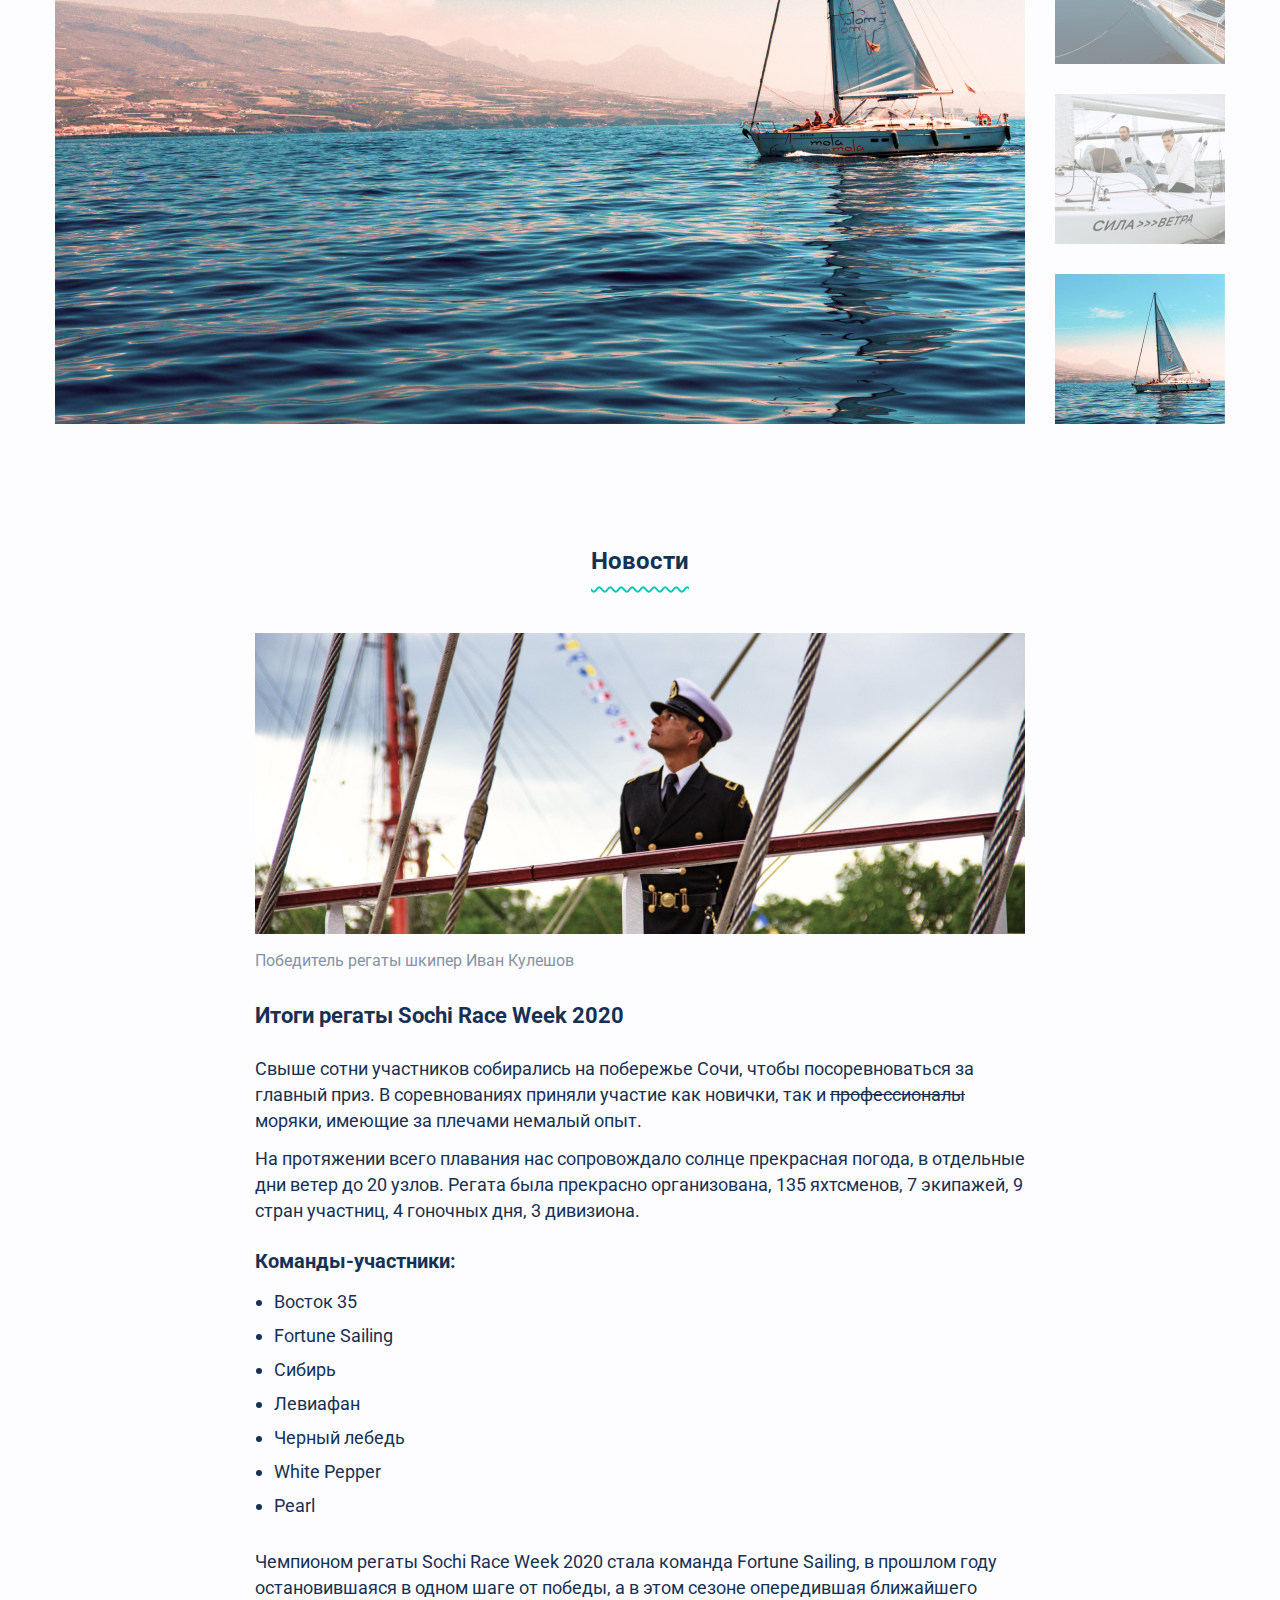
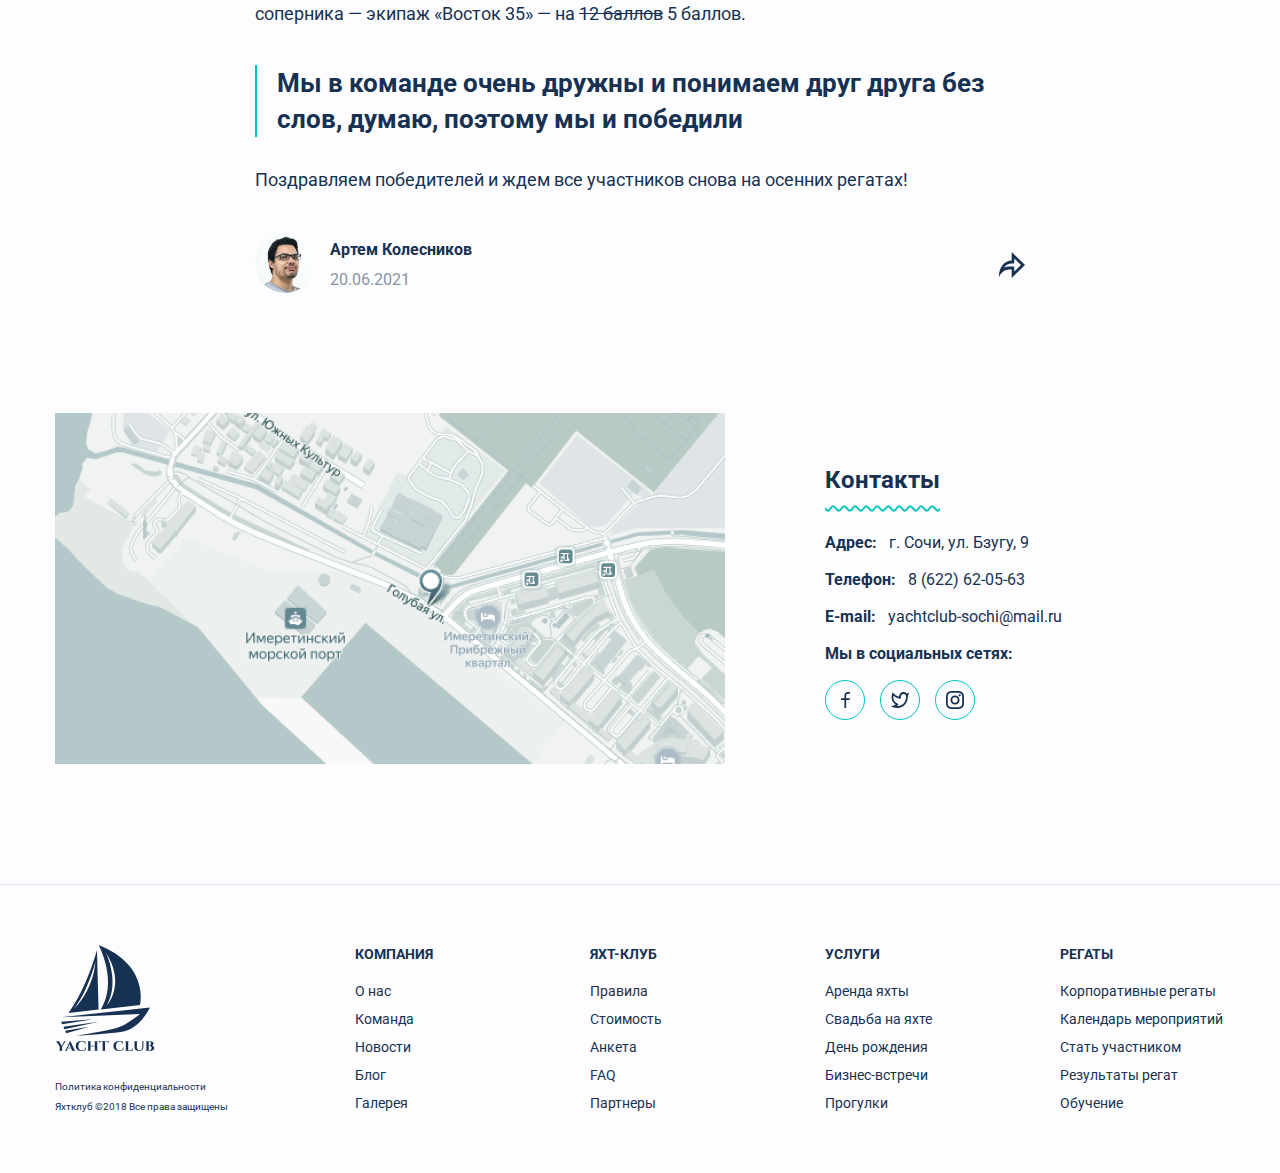
==== commit 3786541c: "Chenge menu" ====
--- a/index.html
+++ b/index.html
@@ -49,7 +49,7 @@
           <a href="#">Регаты</a>
         </li>
         <li class="site-navigation-item">
-          <a href="#">Команда</a>
+          <a href="#">О нас</a>
         </li>
         <li class="site-navigation-item">
           <a href="#">Обучение</a>
--- a/css/style.css
+++ b/css/style.css
@@ -24,7 +24,7 @@
 .services-content {
   display: flex;
   align-items: center;
-  width: 1170px;
+  max-width: 1170px;
   margin: 0 auto;
 }
 
@@ -190,7 +190,7 @@
 .main-nav {
   display: flex;
   align-items: center;
-  width: 1170px;
+  max-width: 1170px;
   margin: 0 auto;
   padding: 20px 55px;
 }
@@ -257,7 +257,7 @@
 /* main */
 
 .main-content {
-  width: 1170px;
+  max-width: 1170px;
   margin: 0 auto;
   padding: 0 55px;
 }
@@ -279,6 +279,11 @@
 
 .hero img {
   display: block;
+  width: 100%;
+  max-width: 1170px;
+  height: auto;
+  min-height: 300px;
+  object-fit: cover;
 }
 
 /* blog */
@@ -324,11 +329,13 @@
   margin-bottom: 35px;
   font-size: 24px;
   line-height: 34px;
-  text-decoration: underline;
+  text-decoration-line: underline;
+  -moz-text-decoration-line: underline;
   -webkit-text-decoration-color: #00c6bd;
           text-decoration-color: #00c6bd;
+  text-decoration-style: wavy;
   text-decoration-thickness: 2px;
-  text-underline-offset: 15px;
+  text-underline-offset: 10px;
   text-underline-position: under;
 }
 
@@ -403,8 +410,9 @@
   text-decoration: underline;
   -webkit-text-decoration-color: #00c6bd;
           text-decoration-color: #00c6bd;
+  text-decoration-style: wavy;
   text-decoration-thickness: 2px;
-  text-underline-offset: 15px;
+  text-underline-offset: 10px;
   text-underline-position: under;
 }
 
@@ -585,8 +593,9 @@
   text-decoration: underline;
   -webkit-text-decoration-color: #00c6bd;
           text-decoration-color: #00c6bd;
+  text-decoration-style: wavy;
   text-decoration-thickness: 2px;
-  text-underline-offset: 15px;
+  text-underline-offset: 10px;
   text-underline-position: under;
 }
 
@@ -652,11 +661,13 @@
   font-size: 24px;
   line-height: 34px;
   text-align: center;
-  text-decoration: underline;
+  text-decoration-line: underline;
+  -moz-text-decoration-line: underline;
   -webkit-text-decoration-color: #00c6bd;
           text-decoration-color: #00c6bd;
+  text-decoration-style: wavy;
   text-decoration-thickness: 2px;
-  text-underline-offset: 15px;
+  text-underline-offset: 10px;
   text-underline-position: under;
 }
 
@@ -803,11 +814,13 @@
   margin-bottom: 35px;
   font-size: 24px;
   line-height: 34px;
-  text-decoration: underline;
+  text-decoration-line: underline;
+  -moz-text-decoration-line: underline;
   -webkit-text-decoration-color: #00c6bd;
           text-decoration-color: #00c6bd;
+  text-decoration-style: wavy;
   text-decoration-thickness: 2px;
-  text-underline-offset: 15px;
+  text-underline-offset: 10px;
   text-underline-position: under;
 }
 
@@ -893,7 +906,7 @@
 }
 
 .footer-container {
-  width: 1170px;
+  max-width: 1170px;
   margin: 0 auto;
   padding: 0 55px;
   display: flex;
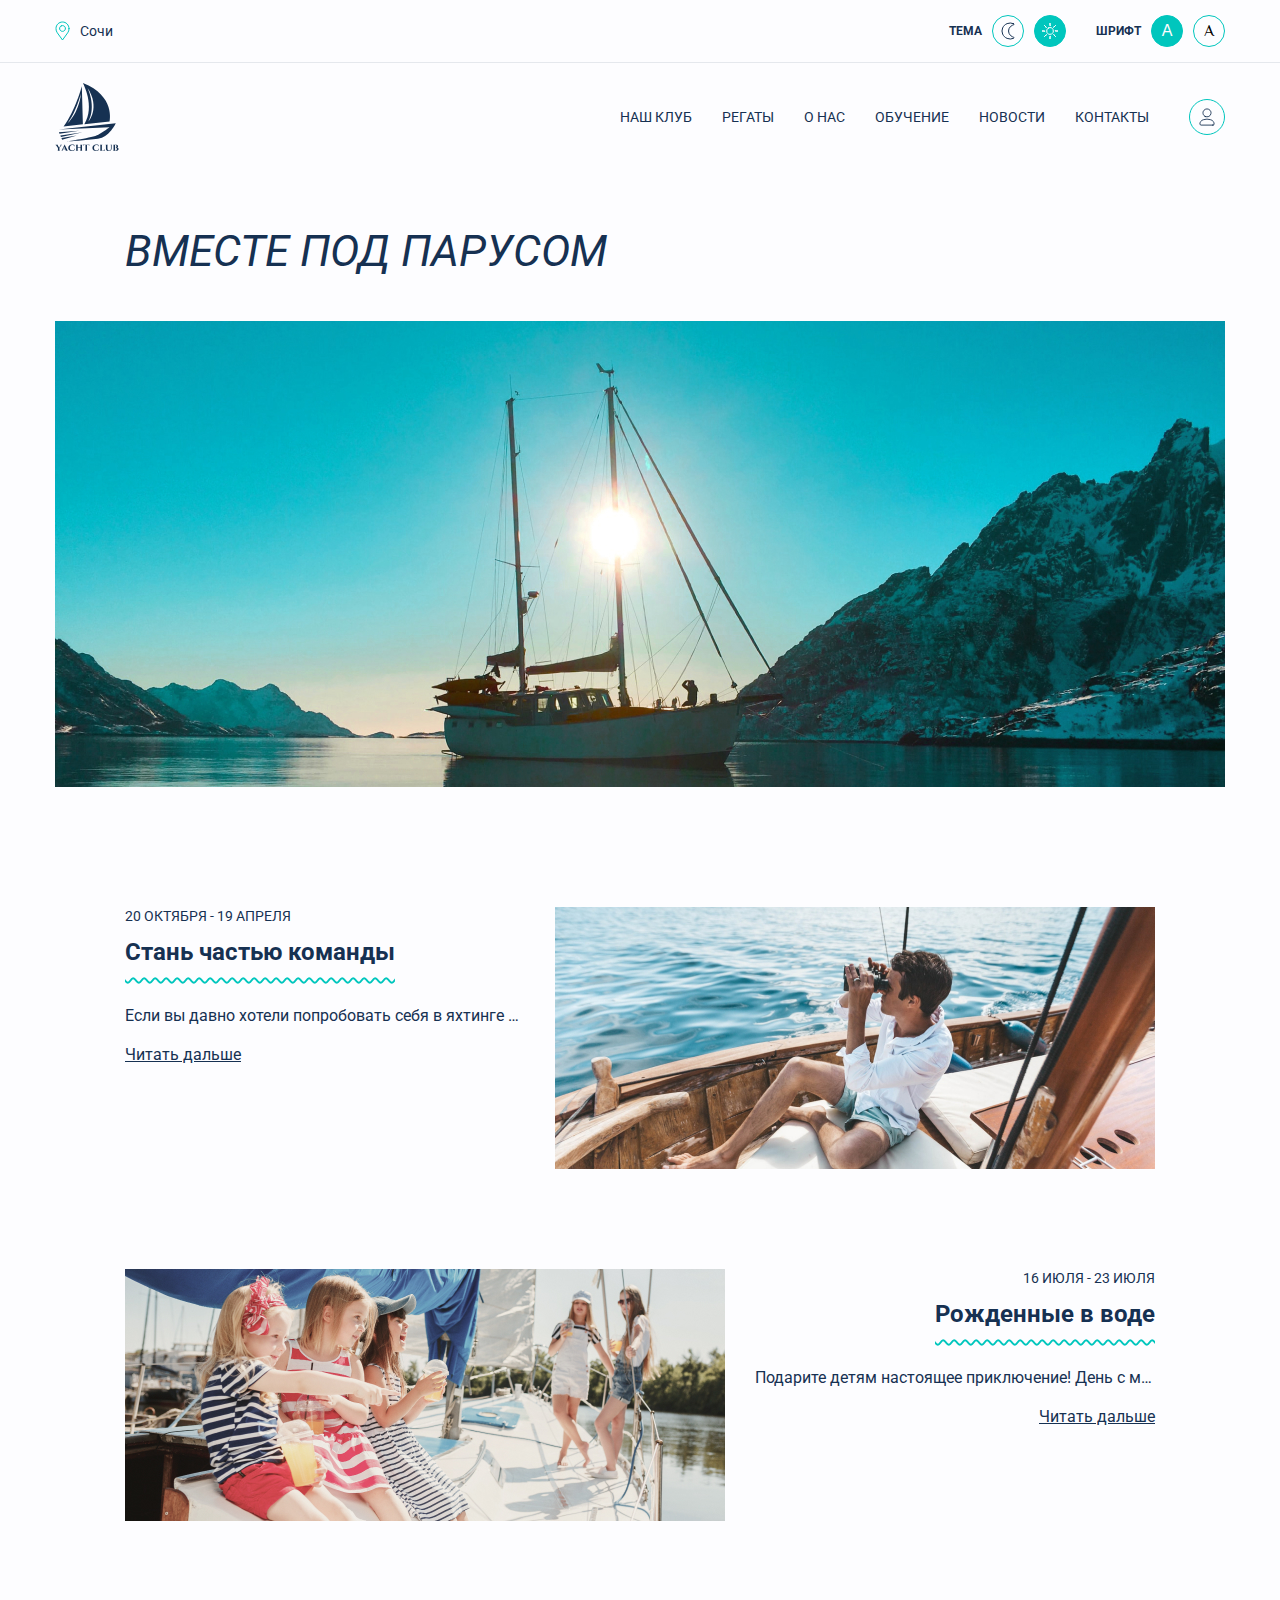
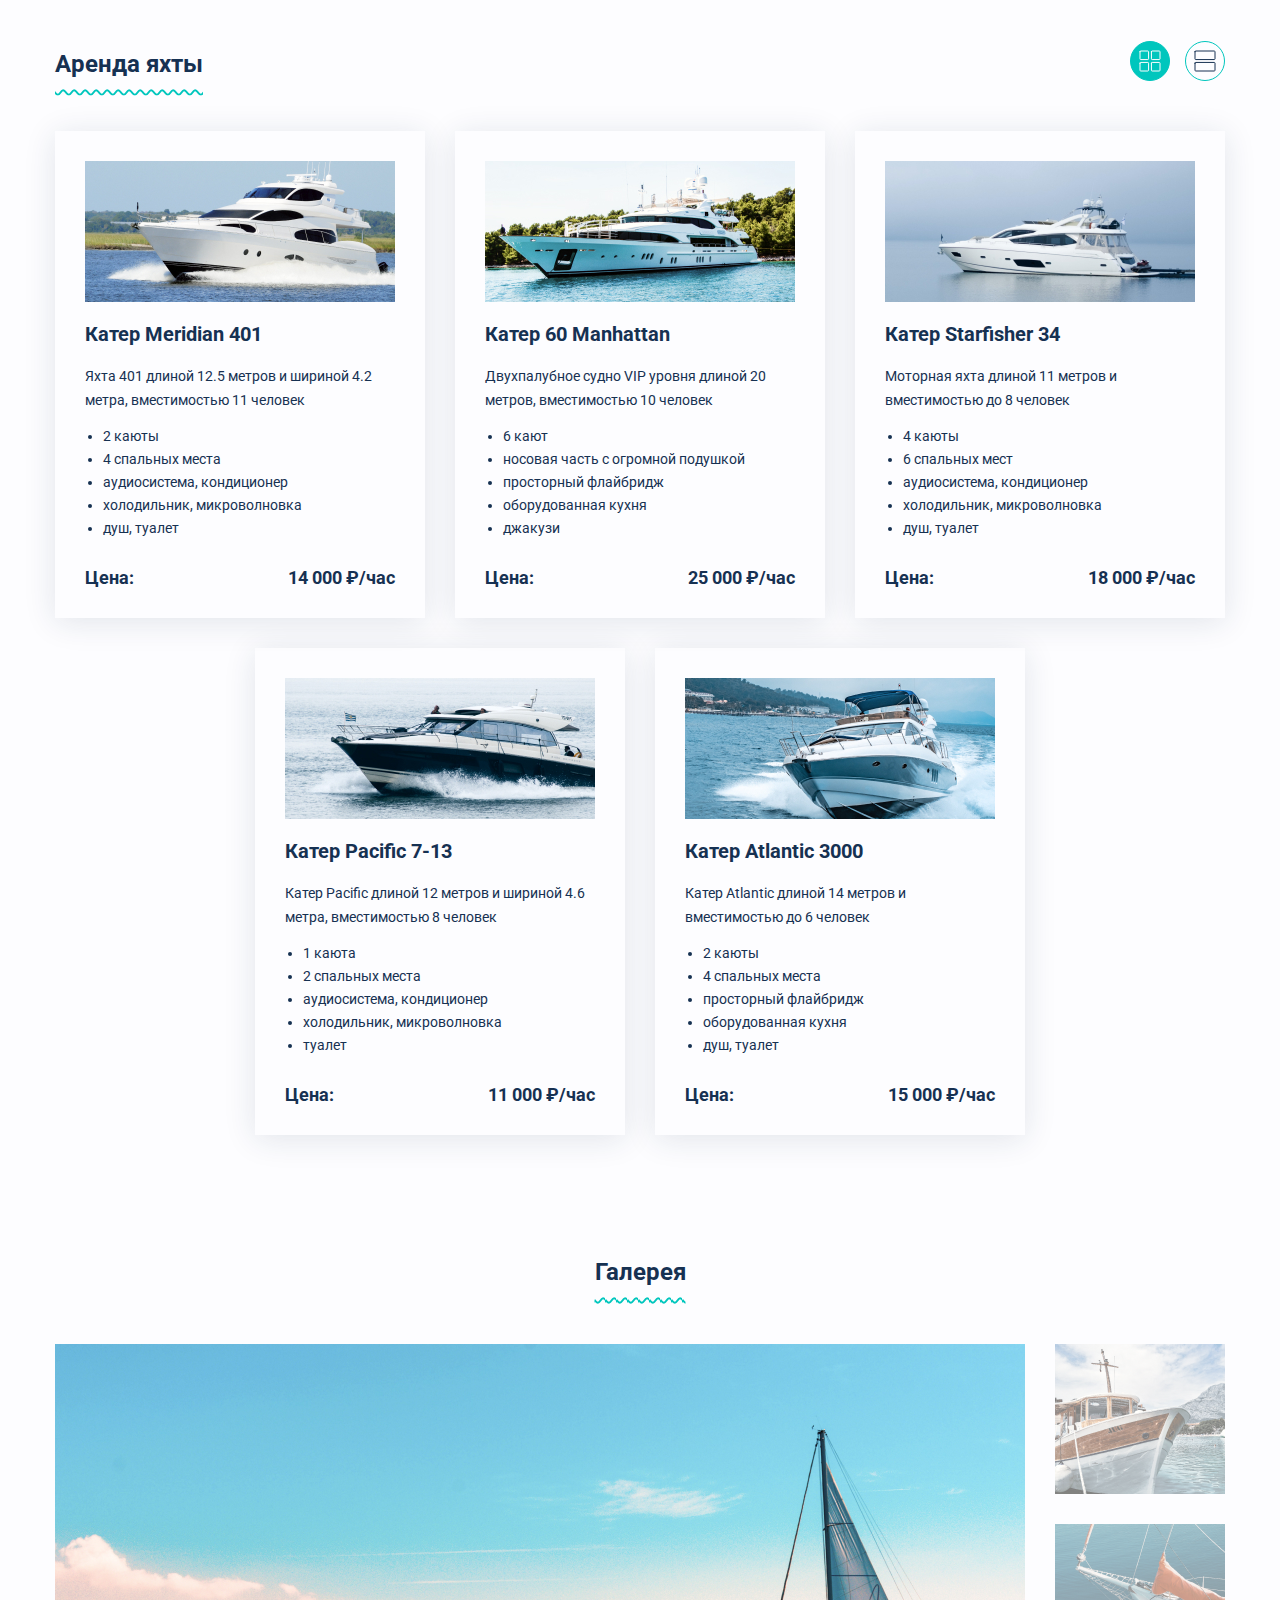
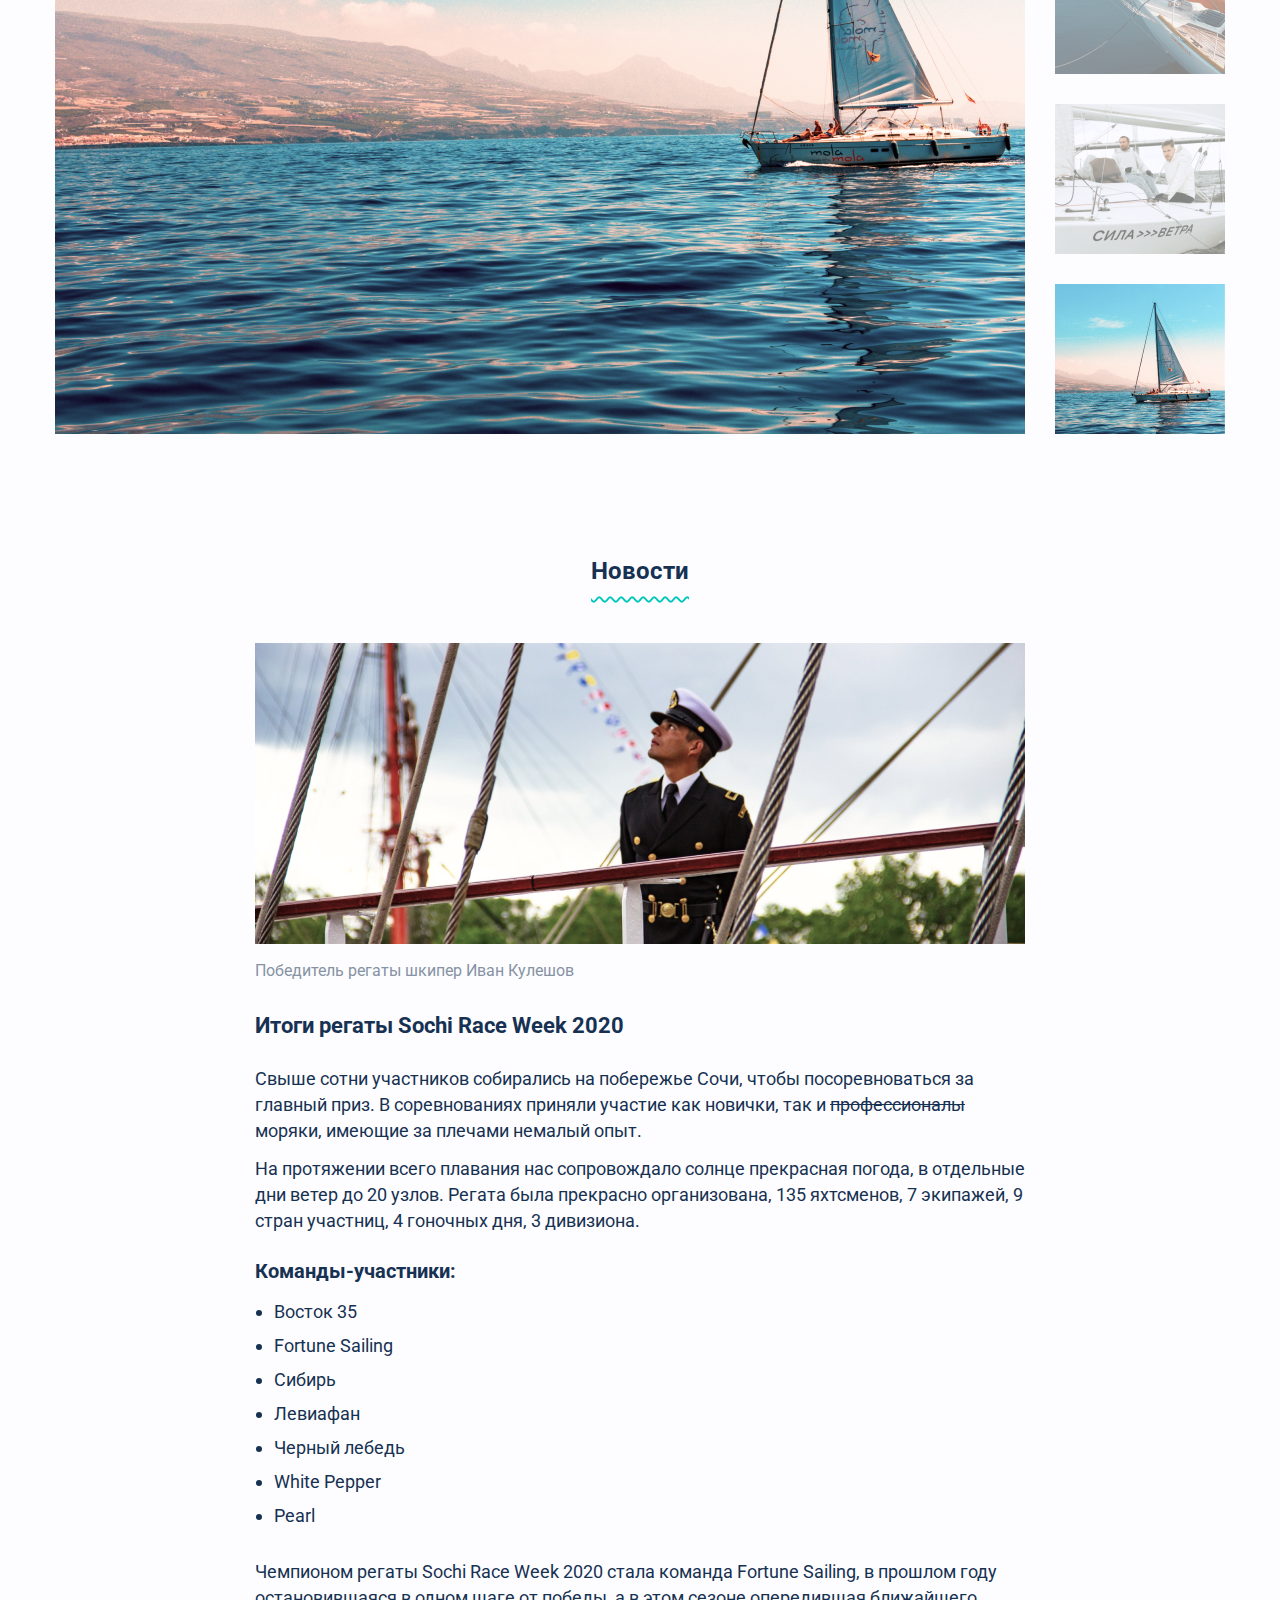
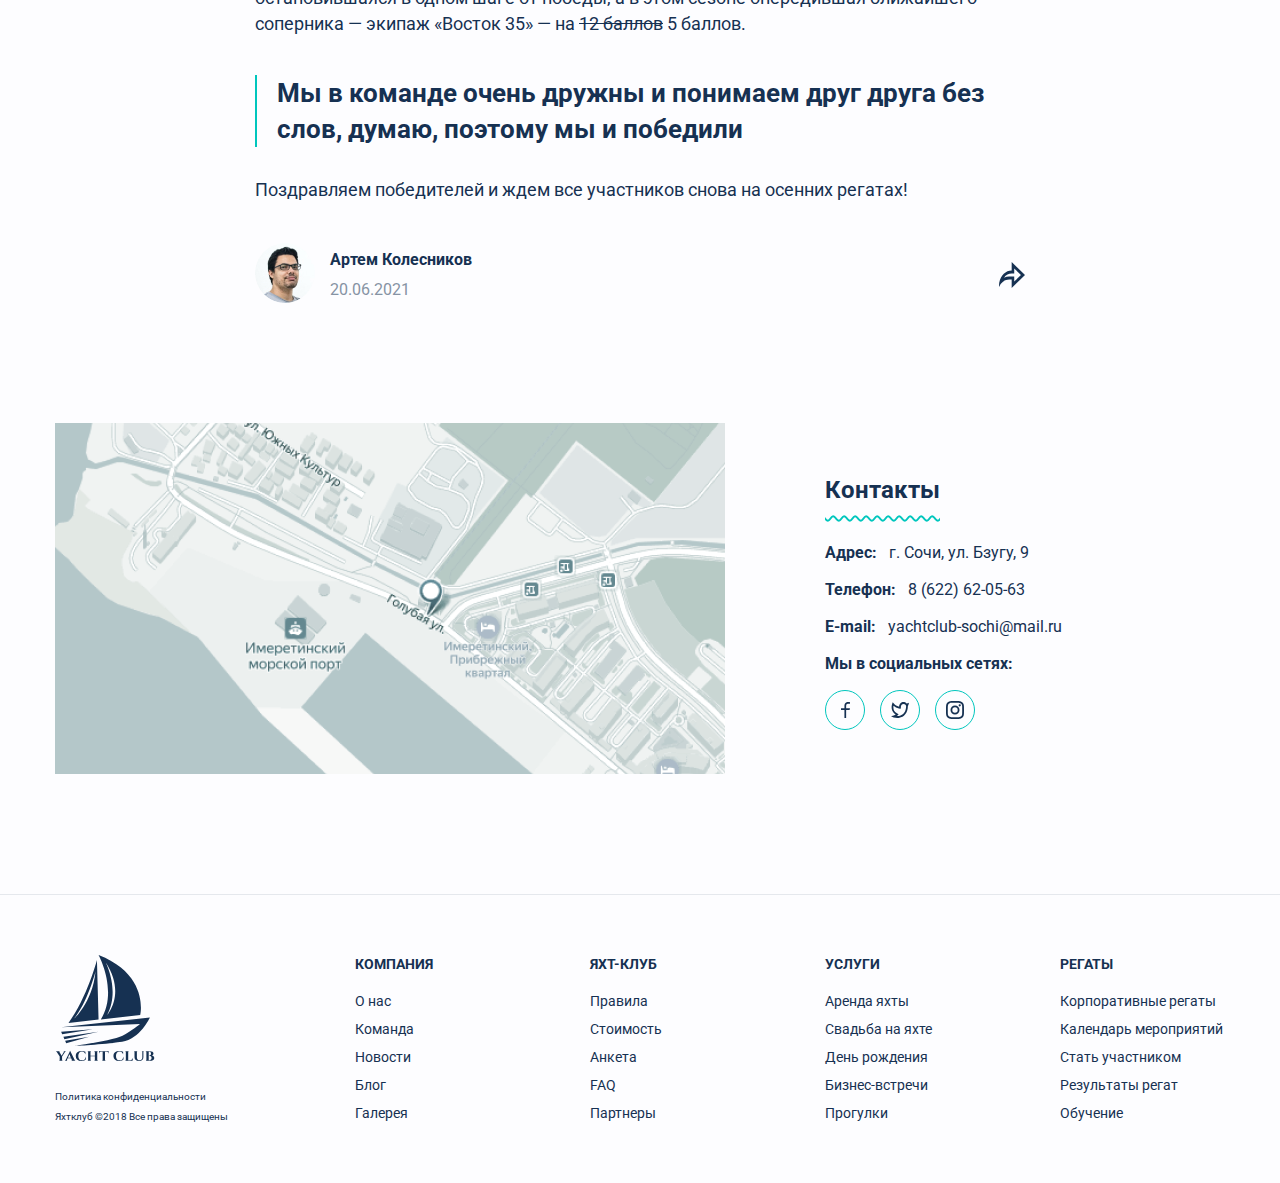
==== commit 70c5c9c6: "add attribute for h1" ====
--- a/index.html
+++ b/index.html
@@ -68,7 +68,7 @@
   </header>
   <main class="main-content">
     <section class="hero">
-      <h1>Вместе под парусом</h1>
+      <h1 contenteditable="true">Вместе под парусом</h1>
       <img src="img/main-photo-1.jpg" width="1170" height="466" alt="Парусное судно на закате">
     </section>
     <article class="blog-article blog-article-1 short">
@@ -412,4 +412,4 @@
   <script src="js/gallery.js"></script>
 </body>
 
-</html>+</html>
--- a/css/style.css
+++ b/css/style.css
@@ -10,7 +10,7 @@
 /* header */
 
 .page-header {
-  margin-bottom: 40px;
+  margin-bottom: 50px;
 }
 
 /* services */
@@ -40,6 +40,7 @@
   background-image: url("../img/pin.svg");
   background-repeat: no-repeat;
   background-position: left center;
+  transition: opacity 0.3s ease-in-out;
 }
 
 .location:hover {
@@ -88,6 +89,7 @@
   border: 1px solid #00c6bd;
   border-radius: 50%;
   cursor: pointer;
+  transition: opacity 0.3s ease-in-out;
 }
 
 .theme-button-light:hover {
@@ -114,6 +116,7 @@
   border: 1px solid #00c6bd;
   border-radius: 50%;
   cursor: pointer;
+  transition: opacity 0.3s ease-in-out;
 }
 
 .theme-button-dark:hover {
@@ -155,6 +158,7 @@
   border: 1px solid #00c6bd;
   border-radius: 50%;
   cursor: pointer;
+  transition: opacity 0.3s ease-in-out;
 }
 
 .font-button-sans-serif:hover {
@@ -177,6 +181,7 @@
   border: 1px solid #00c6bd;
   border-radius: 50%;
   cursor: pointer;
+  transition: opacity 0.3s ease-in-out;
 }
 
 .font-button-serif:hover {
@@ -226,6 +231,7 @@
   color: #163152;
   text-transform: uppercase;
   text-decoration: none;
+  transition: color 0.3s ease-in-out;
 }
 
 .site-navigation-item a:hover {
@@ -244,6 +250,7 @@
   height: 34px;
   border: 1px solid #00c6bd;
   border-radius: 50%;
+  transition: opacity 0.3s ease-in-out;
 }
 
 .signin:hover {
@@ -362,6 +369,8 @@
           text-decoration-line: underline;
   background-color: transparent;
   border: none;
+  cursor: pointer;
+  transition: opacity 0.3s ease-in-out;
 
   /* Элемент скрыт в развернутой статье */
   display: none;
@@ -437,6 +446,7 @@
   border: 1px solid #00c6bd;
   border-radius: 50%;
   cursor: pointer;
+  transition: opacity 0.3s ease-in-out;
 }
 
 .card-view-button-grid:hover {
@@ -461,6 +471,7 @@
   border: 1px solid #00c6bd;
   border-radius: 50%;
   cursor: pointer;
+  transition: opacity 0.3s ease-in-out;
 }
 
 .card-view-button-list:hover {
@@ -637,6 +648,17 @@
   left: 0;
   right: 0;
   background-color: rgba(255, 255, 255, 0.5);
+  transition: background-color 0.3s ease-in-out;
+}
+
+.preview-list a:hover::before {
+  content: "";
+  position: absolute;
+  top: 0;
+  bottom: 0;
+  left: 0;
+  right: 0;
+  background-color: rgba(255, 255, 255, 0.147);
 }
 
 .preview-list a.active-item::before {
@@ -758,6 +780,7 @@
 .post-share {
   width: 26px;
   margin-top: 19px;
+  transition: opacity 0.3s ease-in-out;
 }
 
 .post-share:hover {
@@ -776,6 +799,7 @@
   font-weight: bold;
   color: #163152;
   text-decoration: none;
+  transition: color 0.3s ease-in-out;
 }
 
 .post-meta a:hover {
@@ -853,6 +877,7 @@
 .contact-item a {
   color: #163152;
   text-decoration: none;
+  transition: color 0.3s ease-in-out;
 }
 
 .contact-item a:hover {
@@ -884,6 +909,7 @@
   height: 38px;
   border-radius: 50%;
   border: 1px solid #00c6bd;
+  transition: opacity 0.3s ease-in-out;
 }
 
 .social-item a:hover {
@@ -952,17 +978,14 @@
   margin: 0;
 }
 
-.footer-navigation-item {
-  margin-bottom: 12px;
-}
-
-.footer-navigation-item:last-child {
-  margin-bottom: 0;
+.footer-navigation li + li {
+  margin-top: 12px;
 }
 
 .footer-navigation-item a {
   color: #163152;
   text-decoration: none;
+  transition: color 0.3s ease-in-out;
 }
 
 .footer-navigation-item a:hover {
@@ -981,6 +1004,7 @@
 .policy a {
   color: #163152;
   text-decoration: none;
+  transition: color 0.3s ease-in-out;
 }
 
 .policy a:hover {
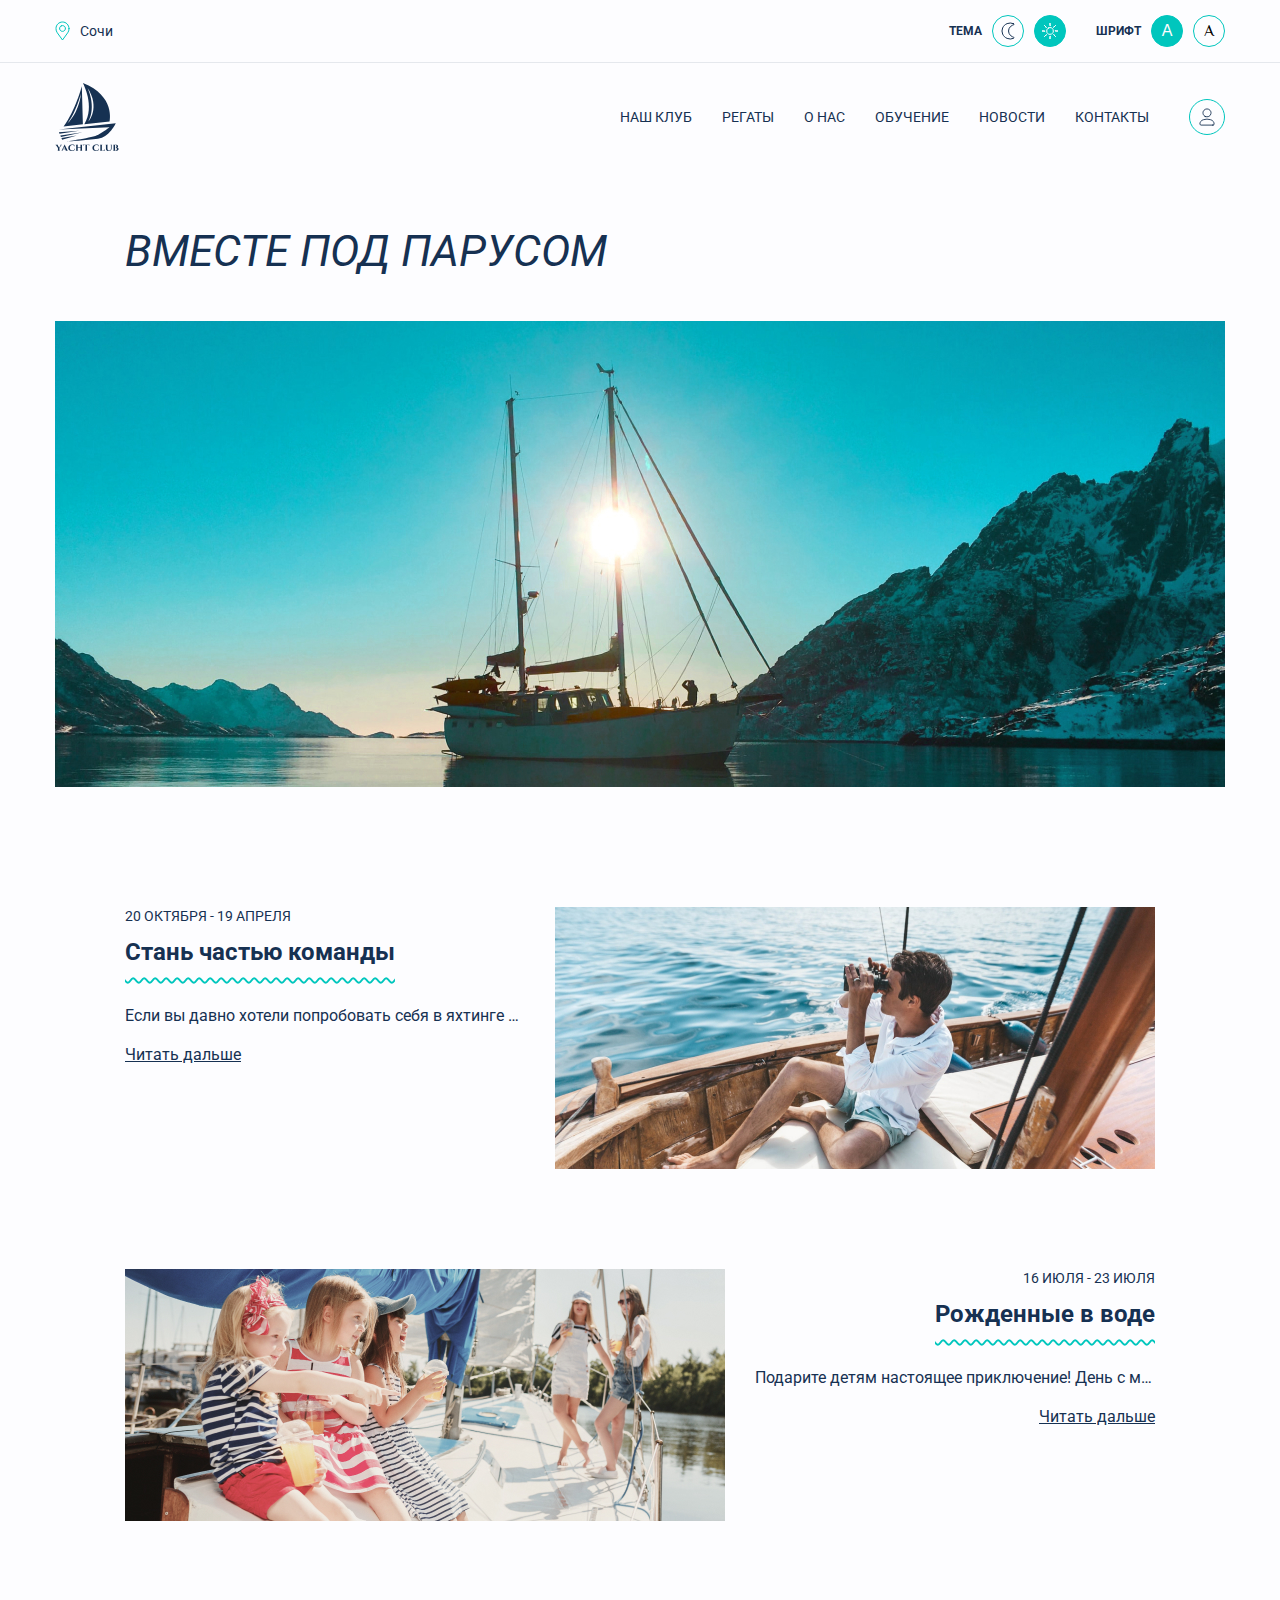
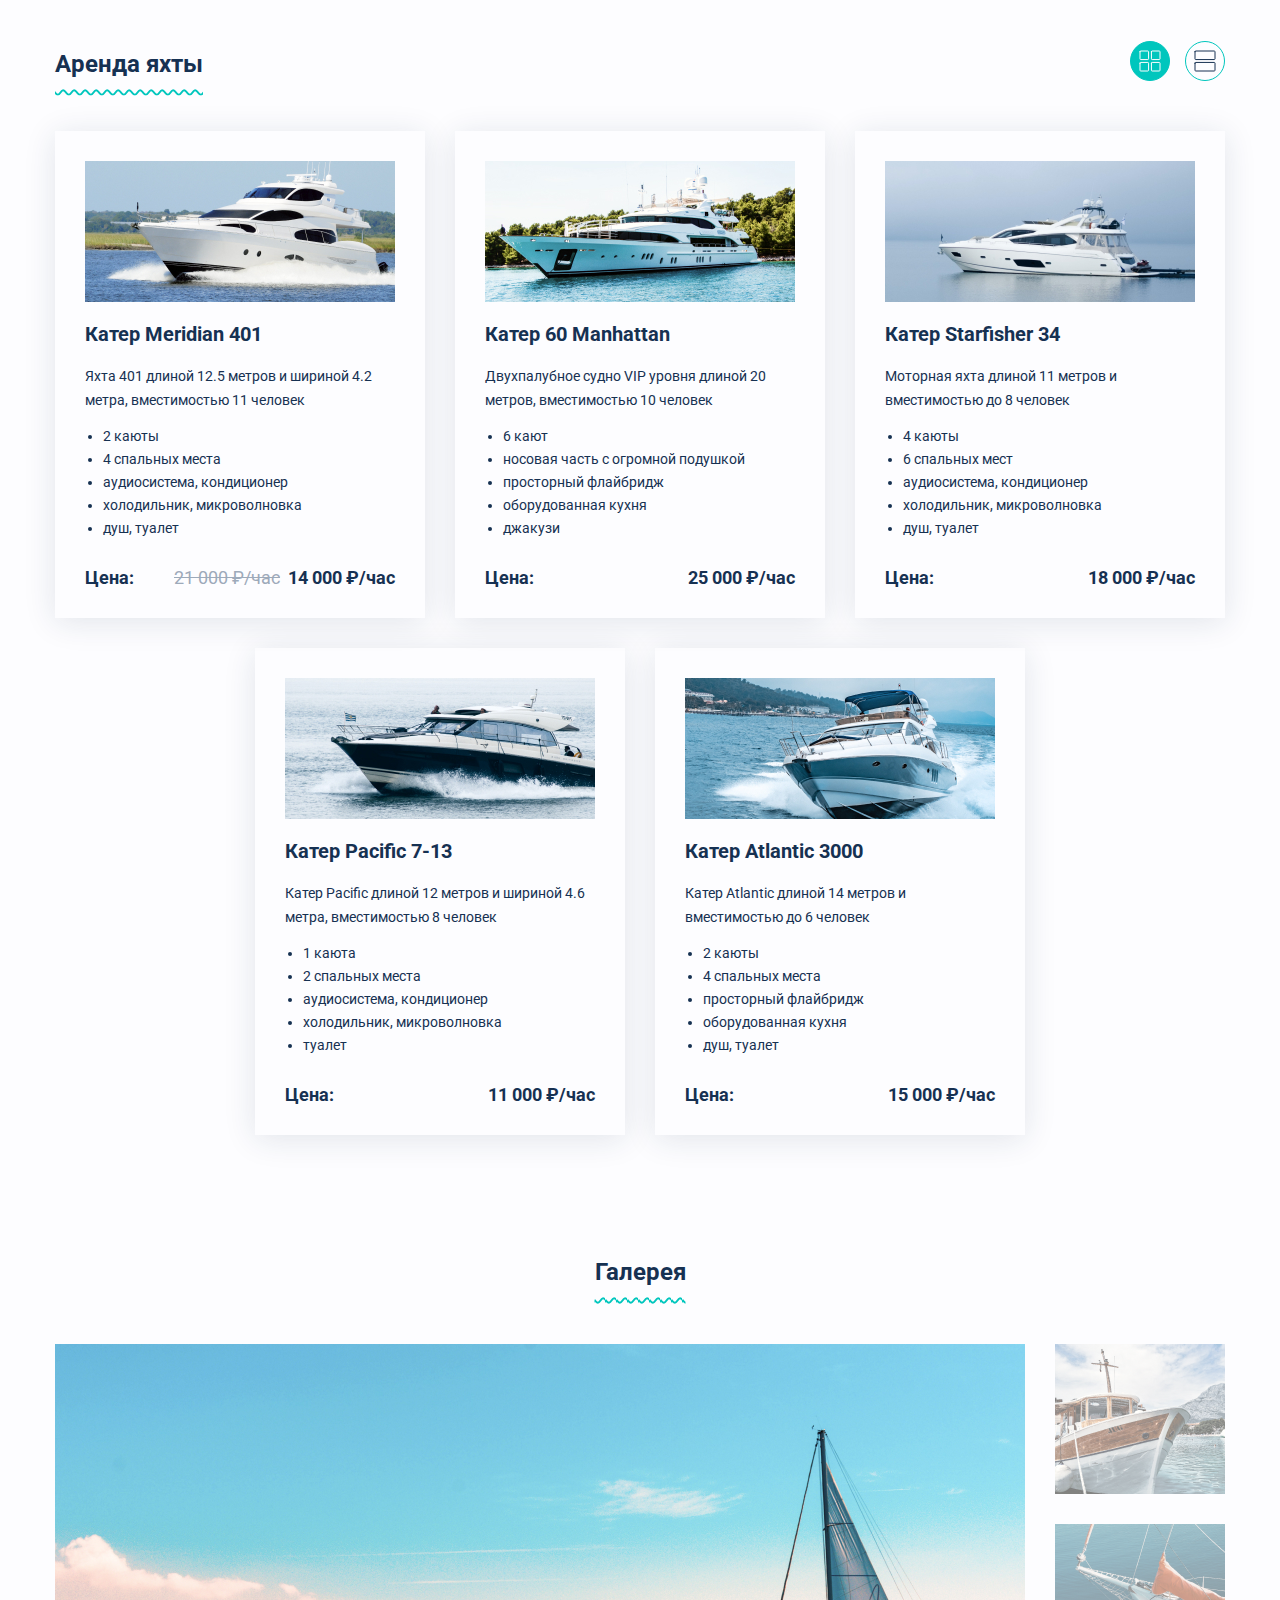
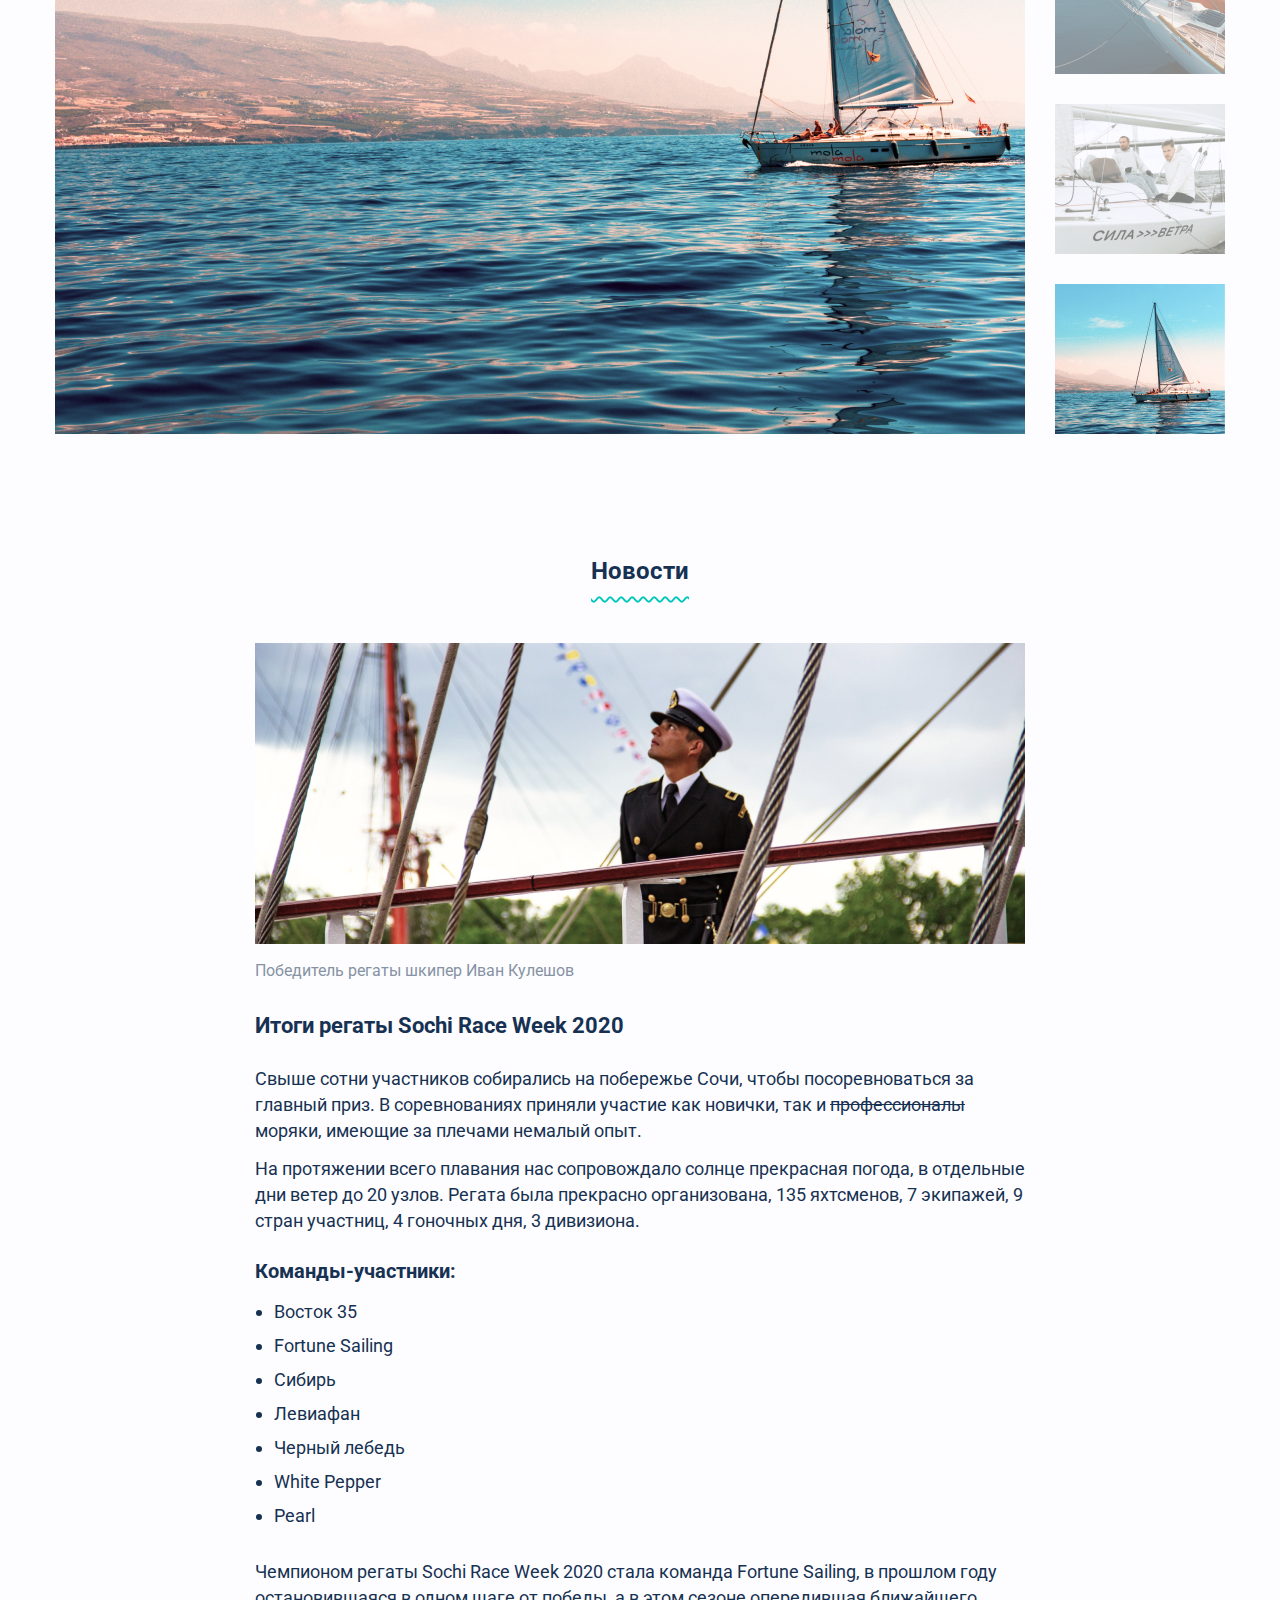
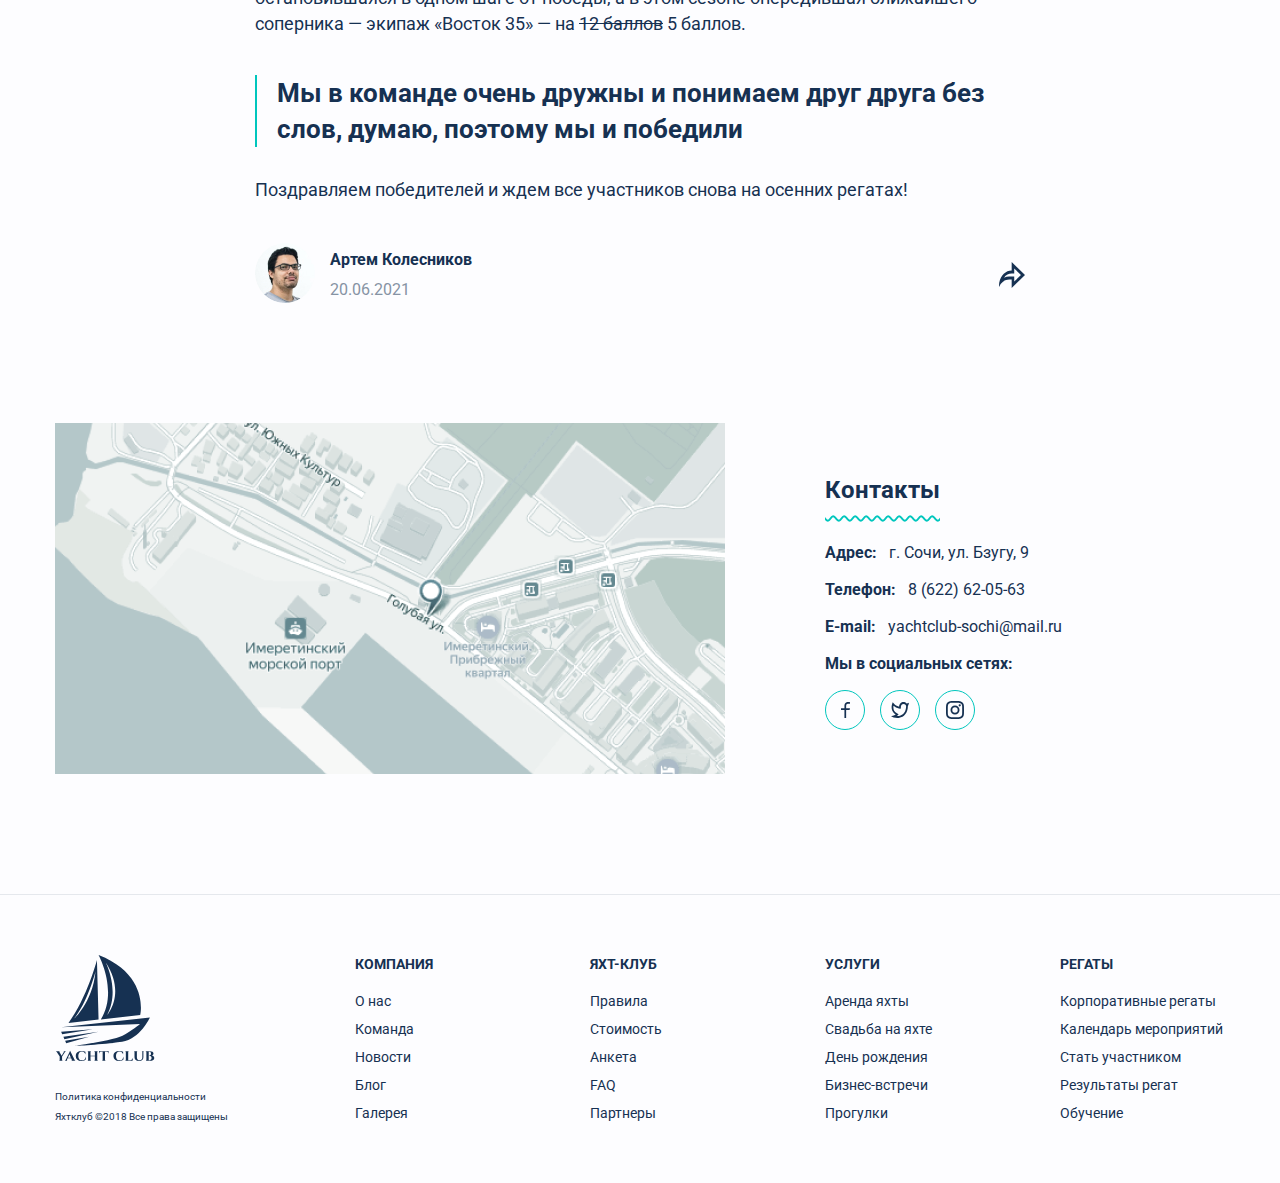
==== commit 5fa257dd: "chahge price in card" ====
--- a/index.html
+++ b/index.html
@@ -121,10 +121,11 @@
               <li>душ, туалет</li>
             </ul>
           </div>
-          <p class="card-price">
-            <span class="card-price-name">Цена:</span>
-            <span class="card-price-value">14 000 ₽/час</span>
-          </p>
+          <dl class="card-price">
+            <dt class="card-price-name">Цена:</dt>
+            <dd class="card-price-value"><s>21 000 ₽/час</s></dd>
+            <dd class="card-price-value">14 000 ₽/час</dd>
+          </dl>
         </li>
         <li class="card">
           <img class="card-img" src="img/photo-card-2.jpg" width="310" height="141" alt="Белая двухпалубная яхта">
@@ -412,4 +413,4 @@
   <script src="js/gallery.js"></script>
 </body>
 
-</html>
+</html>--- a/css/style.css
+++ b/css/style.css
@@ -212,18 +212,22 @@
   flex-wrap: wrap;
   padding: 0;
   margin: 0;
-  margin-right: 40px;
+  margin: 0 40px;
   list-style: none;
   max-width: 990px;
 }
 
-.site-navigation-item {
+.site-navigation-item:not(:last-child) {
   margin-right: 30px;
 }
 
-.site-navigation-item:last-child {
+/* .site-navigation > * {
+  margin-right: 30px;
+}
+
+.site-navigation > *:last-child {
   margin-right: 0;
-}
+} */
 
 .site-navigation-item a {
   font-size: 14px;
@@ -246,6 +250,7 @@
   display: flex;
   align-items: center;
   justify-content: center;
+  flex-shrink: 0;
   width: 34px;
   height: 34px;
   border: 1px solid #00c6bd;
@@ -290,7 +295,8 @@
   max-width: 1170px;
   height: auto;
   min-height: 300px;
-  object-fit: cover;
+  -o-object-fit: cover;
+     object-fit: cover;
 }
 
 /* blog */
@@ -336,11 +342,14 @@
   margin-bottom: 35px;
   font-size: 24px;
   line-height: 34px;
-  text-decoration-line: underline;
+  -webkit-text-decoration-line: underline;
+          text-decoration-line: underline;
   -moz-text-decoration-line: underline;
   -webkit-text-decoration-color: #00c6bd;
-          text-decoration-color: #00c6bd;
-  text-decoration-style: wavy;
+  text-decoration-color: #00c6bd;
+  -webkit-text-decoration-style: wavy;
+  -moz-text-decoration-style: wavy;
+          text-decoration-style: wavy;
   text-decoration-thickness: 2px;
   text-underline-offset: 10px;
   text-underline-position: under;
@@ -419,7 +428,8 @@
   text-decoration: underline;
   -webkit-text-decoration-color: #00c6bd;
           text-decoration-color: #00c6bd;
-  text-decoration-style: wavy;
+  -webkit-text-decoration-style: wavy;
+          text-decoration-style: wavy;
   text-decoration-thickness: 2px;
   text-underline-offset: 10px;
   text-underline-position: under;
@@ -537,11 +547,26 @@
 
 .card-price {
   display: flex;
-  justify-content: space-between;
   margin: 0;
   font-weight: bold;
   font-size: 18px;
   line-height: 21px;
+  flex-flow: row nowrap;
+  gap: 8px;
+}
+
+.card-price-name {
+  margin-right: auto;
+}
+
+.card-price-value {
+  margin: 0;
+}
+
+.card-price dd > s {
+  font-weight: normal;
+  color: #9daaba;
+
 }
 
 /* Вертикальная раскладка карточек списком */
@@ -604,7 +629,8 @@
   text-decoration: underline;
   -webkit-text-decoration-color: #00c6bd;
           text-decoration-color: #00c6bd;
-  text-decoration-style: wavy;
+  -webkit-text-decoration-style: wavy;
+          text-decoration-style: wavy;
   text-decoration-thickness: 2px;
   text-underline-offset: 10px;
   text-underline-position: under;
@@ -629,6 +655,7 @@
 
 .preview-list li {
   margin-bottom: 30px;
+  overflow: hidden;
 }
 
 .preview-list li:last-child {
@@ -648,7 +675,14 @@
   left: 0;
   right: 0;
   background-color: rgba(255, 255, 255, 0.5);
-  transition: background-color 0.3s ease-in-out;
+  transform: translate(0px, 0%);
+  -webkit-transform: translate(0px, 0%);
+  -moz-transform: translate(0px, 0%);
+  -ms-transform: translate(0px, 0%);
+  -o-transform: translate(0px, 0%);
+  transition-property: transform;
+  transition-duration: 200ms;
+  transition-timing-function: linear;
 }
 
 .preview-list a:hover::before {
@@ -658,7 +692,12 @@
   bottom: 0;
   left: 0;
   right: 0;
-  background-color: rgba(255, 255, 255, 0.147);
+  background-color: rgba(255, 255, 255, 0.5);
+  transform: translate(0px, 100%);
+  -webkit-transform: translate(0px, 100%);
+  -moz-transform: translate(0px, 100%);
+  -ms-transform: translate(0px, 100%);
+  -o-transform: translate(0px, 100%);
 }
 
 .preview-list a.active-item::before {
@@ -683,11 +722,13 @@
   font-size: 24px;
   line-height: 34px;
   text-align: center;
-  text-decoration-line: underline;
+  -webkit-text-decoration-line: underline;
+          text-decoration-line: underline;
   -moz-text-decoration-line: underline;
   -webkit-text-decoration-color: #00c6bd;
           text-decoration-color: #00c6bd;
-  text-decoration-style: wavy;
+  -webkit-text-decoration-style: wavy;
+          text-decoration-style: wavy;
   text-decoration-thickness: 2px;
   text-underline-offset: 10px;
   text-underline-position: under;
@@ -838,11 +879,13 @@
   margin-bottom: 35px;
   font-size: 24px;
   line-height: 34px;
-  text-decoration-line: underline;
+  -webkit-text-decoration-line: underline;
+          text-decoration-line: underline;
   -moz-text-decoration-line: underline;
   -webkit-text-decoration-color: #00c6bd;
           text-decoration-color: #00c6bd;
-  text-decoration-style: wavy;
+  -webkit-text-decoration-style: wavy;
+          text-decoration-style: wavy;
   text-decoration-thickness: 2px;
   text-underline-offset: 10px;
   text-underline-position: under;
@@ -978,7 +1021,7 @@
   margin: 0;
 }
 
-.footer-navigation li + li {
+.footer-navigation * + * {
   margin-top: 12px;
 }
 
@@ -1058,6 +1101,7 @@
 
 .page.dark a {
   color: #fdfdff;
+  transition: opacity 0.3s ease-in-out;
 }
 
 .page.dark a:hover {
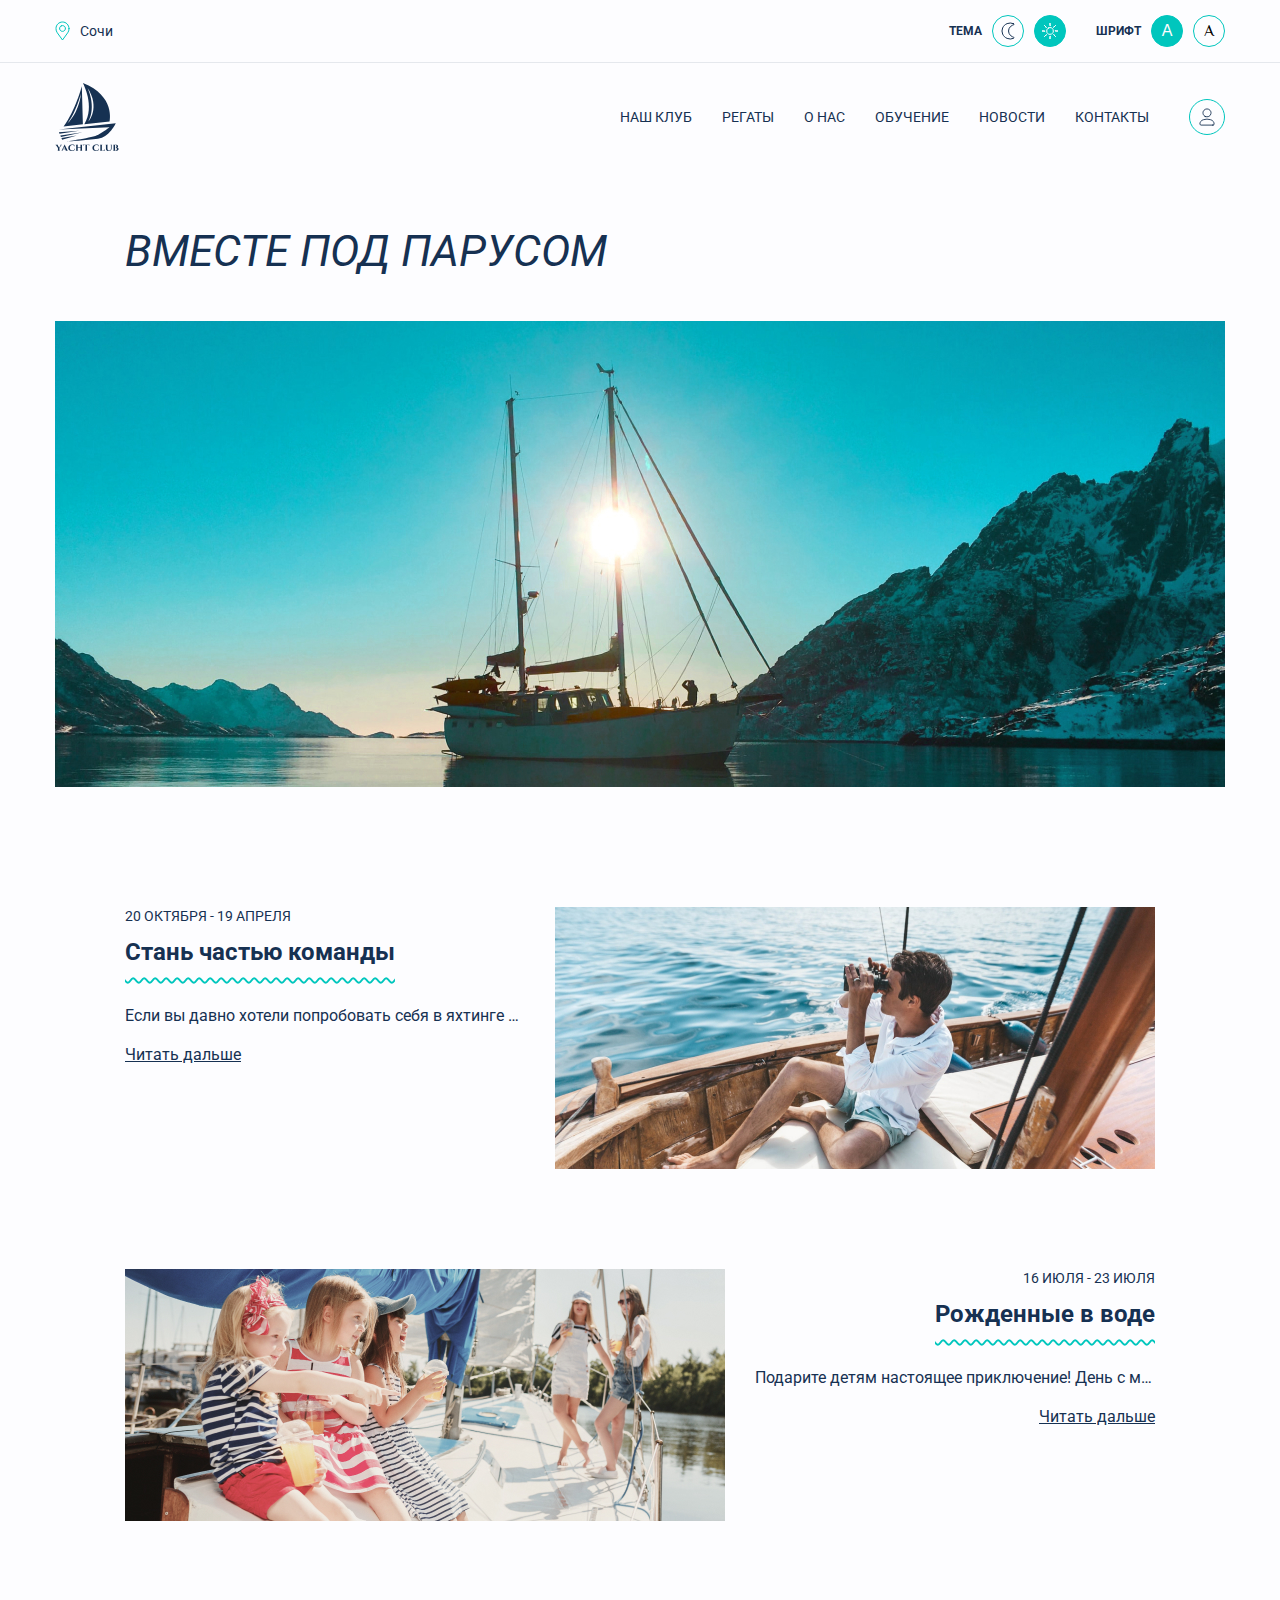
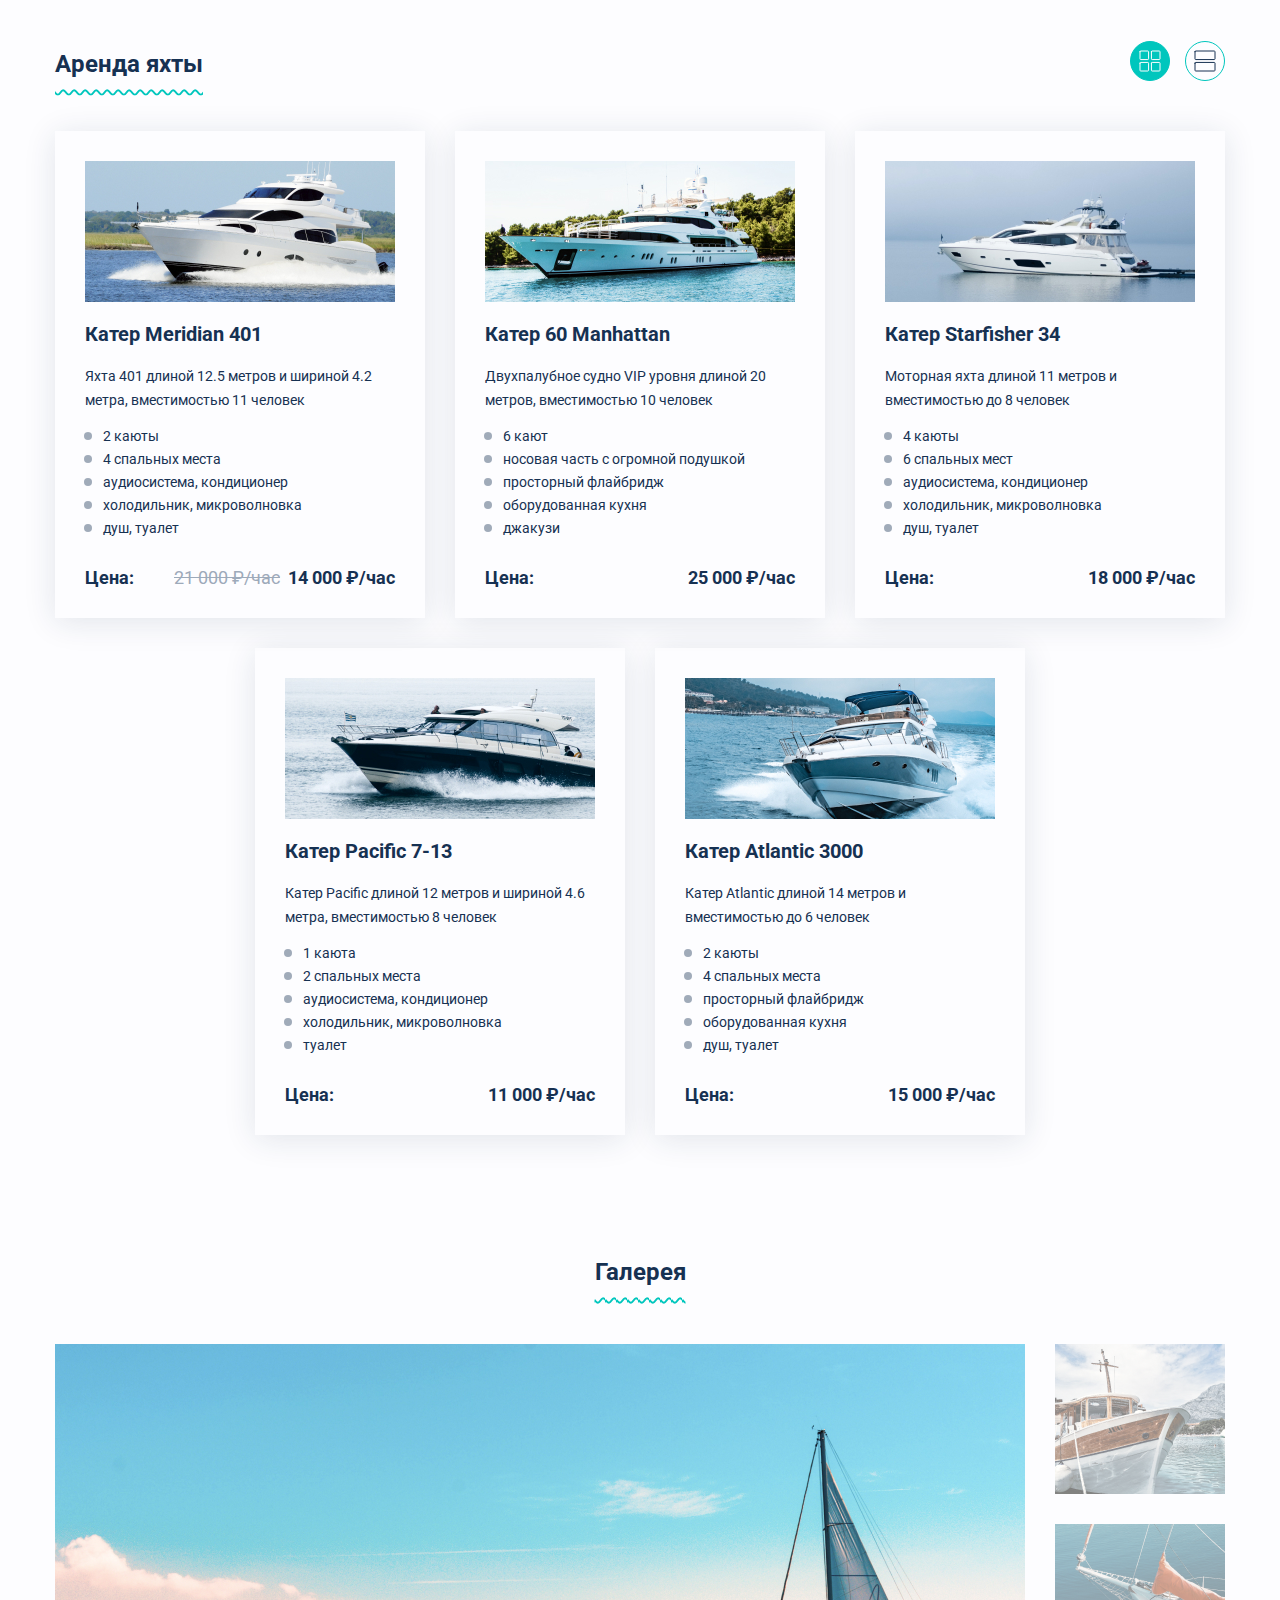
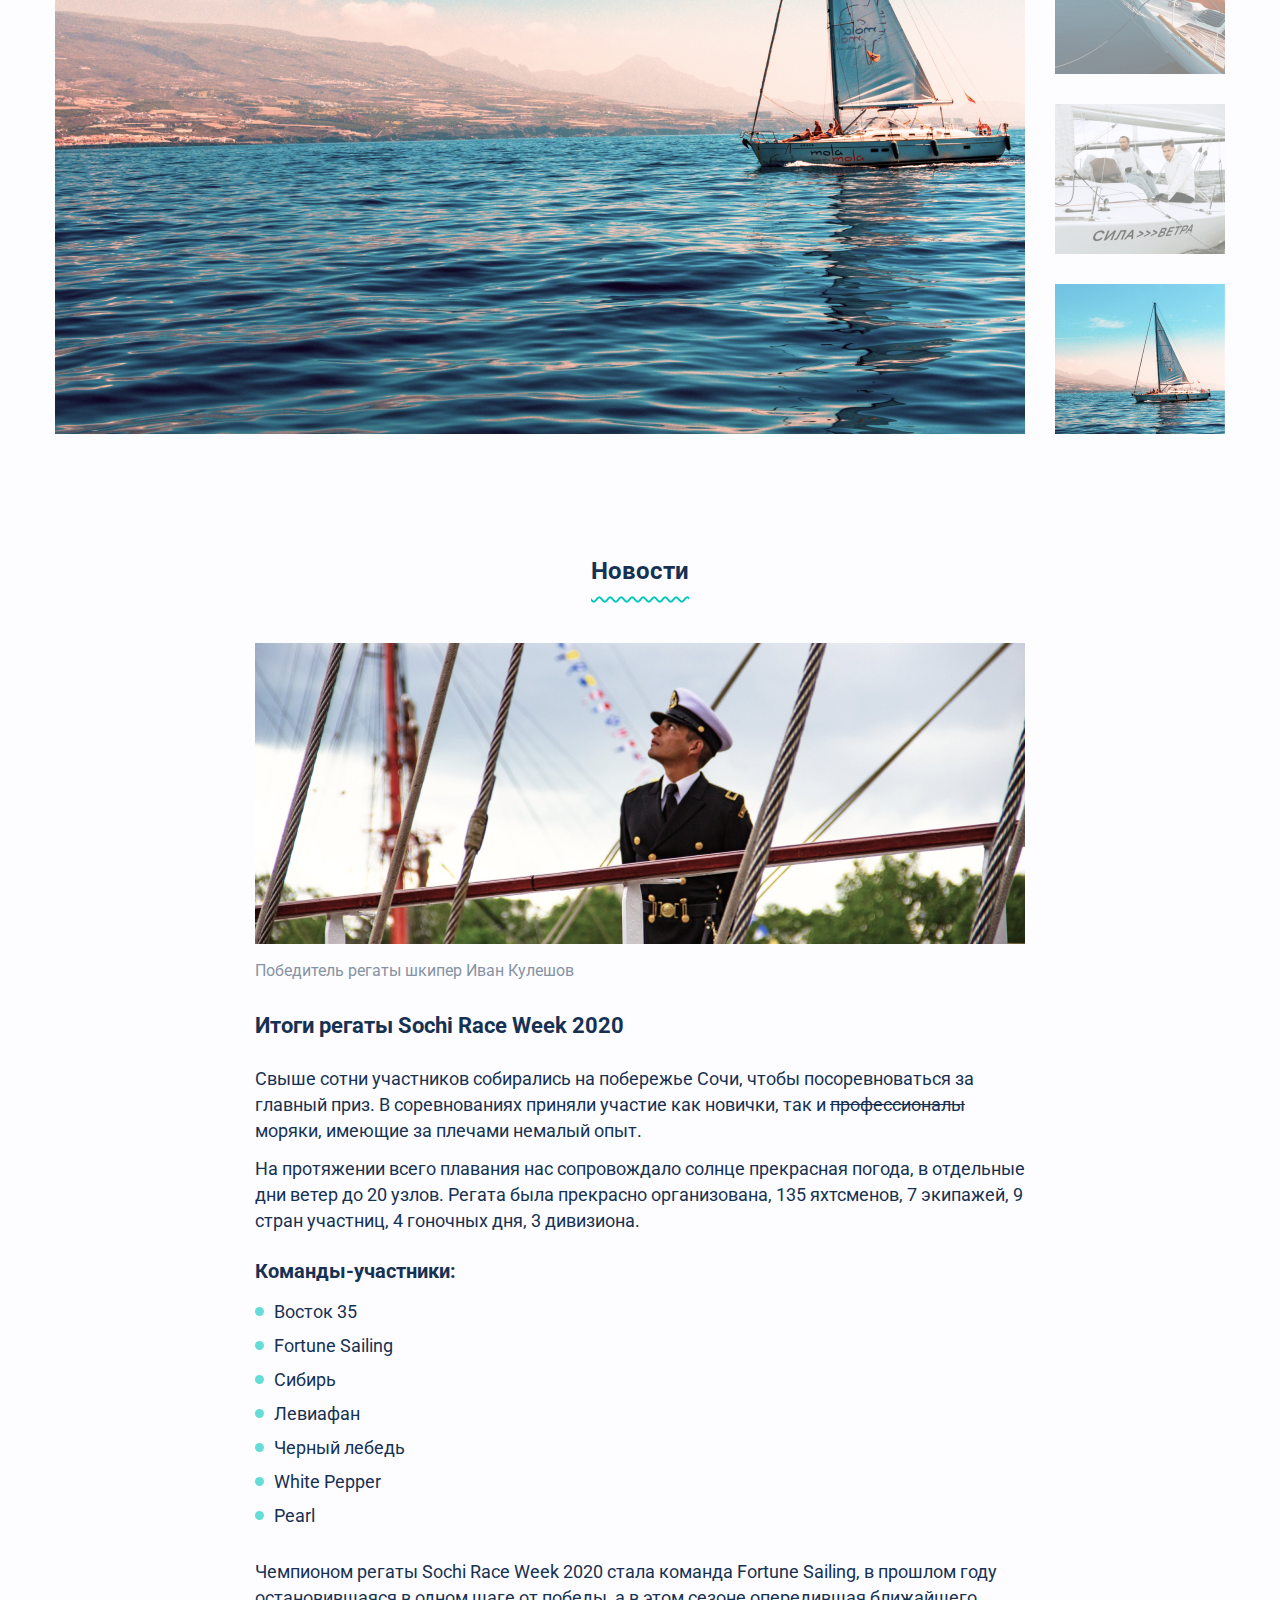
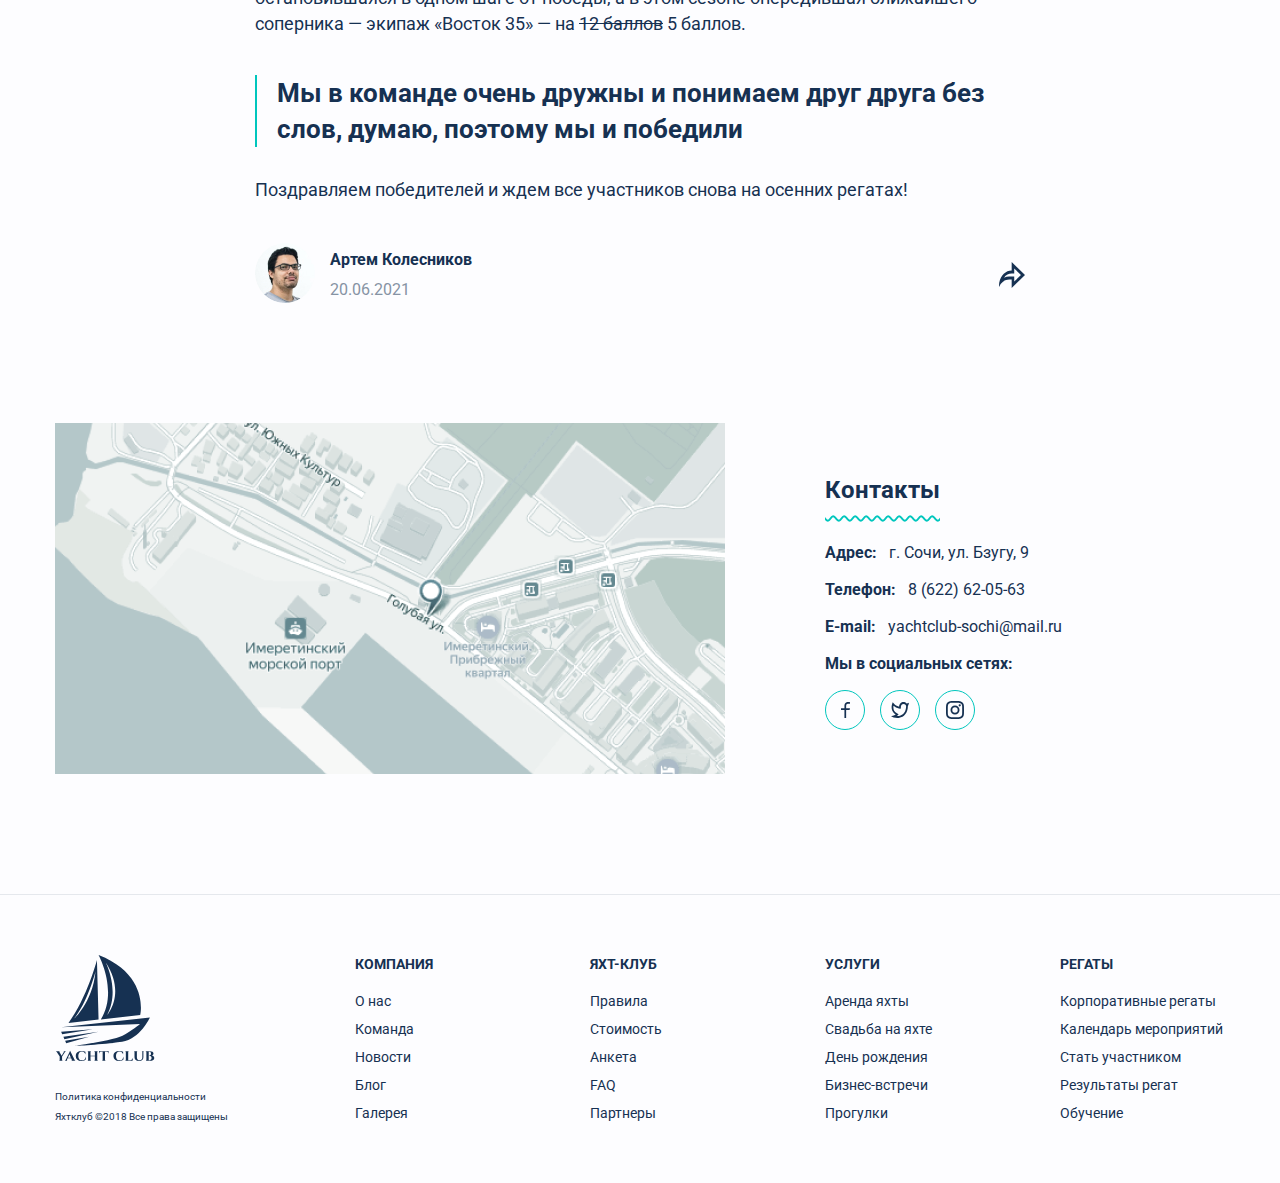
==== commit 388888ee: "adds changes to the index" ====
--- a/index.html
+++ b/index.html
@@ -5,9 +5,7 @@
   <meta charset="utf-8">
   <link rel="preconnect" href="https://fonts.googleapis.com">
   <link rel="preconnect" href="https://fonts.gstatic.com" crossorigin>
-  <link
-    href="https://fonts.googleapis.com/css2?family=Philosopher:ital,wght@0,400;0,700;1,400&family=Roboto:ital,wght@0,400;0,700;1,400&display=swap"
-    rel="stylesheet">
+  <link href="https://fonts.googleapis.com/css2?family=Philosopher:ital,wght@0,400;0,700;1,400&family=Roboto:ital,wght@0,400;0,700;1,400&display=swap" rel="stylesheet">
   <link href="css/style.css" rel="stylesheet">
   <title>Яхт клуб</title>
 </head>
@@ -73,24 +71,19 @@
     </section>
     <article class="blog-article blog-article-1 short">
       <div class="blog-article-content">
-        <p class="blog-article-date"><time datetime="2021-10-20">20 октября</time> - <time datetime="2021-04-19">19
-            апреля</time></p>
+        <p class="blog-article-date"><time datetime="2021-10-20">20 октября</time> - <time datetime="2021-04-19">19 апреля</time></p>
         <h2>Стань частью команды</h2>
-        <p class="blog-article-description">Если вы давно хотели попробовать себя в яхтинге – сейчас самое лучшее время!
-          Мы набираем команду будущих шкиперов. За 6 вы станете настоящим капитаном и уже в следующем сезоне сможете
-          самостоятельно выйти в море!</p>
+        <p class="blog-article-description">Если вы давно хотели попробовать себя в яхтинге – сейчас самое лучшее время! Мы набираем команду будущих шкиперов. За 6 вы станете настоящим капитаном и уже в следующем сезоне сможете самостоятельно выйти в море!</p>
         <button class="more" type="button">Читать дальше</button>
       </div>
-      <img class="blog-article-img" src="img/blog-photo-1.jpg" width="600" height="262"
-        alt="Мужчина на яхте смотрит в бинокль">
+      <img class="blog-article-img" src="img/blog-photo-1.jpg" width="600" height="262" alt="Мужчина на яхте смотрит в бинокль">
     </article>
     <article class="blog-article blog-article-2 short">
       <div class="blog-article-content">
         <p class="blog-article-date"><time datetime="2021-07-16">16 июля</time> - <time datetime="2021-07-23">23
             июля</time></p>
         <h2>Рожденные в воде</h2>
-        <p class="blog-article-description">Подарите детям настоящее приключение! День с морскими пиратами на корабле –
-          это лучшая команда, веселые аниматоры, игры, соревнования, работа в команде и, конечно, море!</p>
+        <p class="blog-article-description">Подарите детям настоящее приключение! День с морскими пиратами на корабле – это лучшая команда, веселые аниматоры, игры, соревнования, работа в команде и, конечно, море!</p>
         <button class="more" type="button">Читать дальше</button>
       </div>
       <img class="blog-article-img" src="img/blog-photo-2.jpg" width="600" height="252" alt="Дети и взрослые на яхте">
@@ -238,12 +231,8 @@
         </figure>
         <div class="post-content">
           <h3>Итоги регаты Sochi Race Week 2020</h3>
-          <p>Свыше сотни участников собирались на побережье Сочи, чтобы посоревноваться за главный приз. В соревнованиях
-            приняли участие как новички, так и <del>профессионалы</del> <ins>моряки</ins>, имеющие за плечами немалый
-            опыт.</p>
-          <p>На протяжении всего плавания нас сопровождало солнце прекрасная погода, в отдельные дни ветер до 20 узлов.
-            Регата была прекрасно организована, 135 яхтсменов, 7 экипажей, 9 стран участниц, 4 гоночных дня, 3
-            дивизиона.</p>
+          <p>Свыше сотни участников собирались на побережье Сочи, чтобы посоревноваться за главный приз. В соревнованиях приняли участие как новички, так и <del>профессионалы</del> <ins>моряки</ins>, имеющие за плечами немалый опыт.</p>
+          <p>На протяжении всего плавания нас сопровождало солнце прекрасная погода, в отдельные дни ветер до 20 узлов. Регата была прекрасно организована, 135 яхтсменов, 7 экипажей, 9 стран участниц, 4 гоночных дня, 3 дивизиона.</p>
           <h4>Команды-участники:</h4>
           <ul>
             <li>Восток 35</li>
@@ -254,11 +243,8 @@
             <li>White Pepper</li>
             <li>Pearl</li>
           </ul>
-          <p>Чемпионом регаты Sochi Race Week 2020 стала команда Fortune Sailing, в прошлом году остановившаяся в одном
-            шаге от победы, а в этом сезоне опередившая ближайшего соперника — экипаж «Восток 35» — на <del>12
-              баллов</del> <ins>5 баллов</ins>.</p>
-          <blockquote>Мы в команде очень дружны и понимаем друг друга без слов, думаю, поэтому мы и победили
-          </blockquote>
+          <p>Чемпионом регаты Sochi Race Week 2020 стала команда Fortune Sailing, в прошлом году остановившаяся в одном шаге от победы, а в этом сезоне опередившая ближайшего соперника — экипаж «Восток 35» — на <del>12 баллов</del> <ins>5 баллов</ins>.</p>
+          <blockquote>Мы в команде очень дружны и понимаем друг друга без слов, думаю, поэтому мы и победили</blockquote>
           <p>Поздравляем победителей и ждем все участников снова на осенних регатах!</p>
         </div>
         <footer class="post-footer">
--- a/css/style.css
+++ b/css/style.css
@@ -536,13 +536,26 @@
   margin: 0;
   margin-left: 18px;
   margin-bottom: 29px;
-  list-style-type: disc;
+  list-style-type: none;
 }
 
 .card-features li {
   margin-bottom: 4px;
   font-size: 14px;
   line-height: 19px;
+  position: relative;
+}
+
+/* Стилизация маркеров */
+.card-features li::before {
+  content: "";
+  width: 8px;
+  height: 8px;
+  border-radius: 50%;
+  background-color: rgba(21, 48, 81, 0.4);
+  position: absolute;
+  left: -19px;
+  top: 5px;
 }
 
 .card-price {
@@ -775,7 +788,7 @@
   text-decoration: none;
 }
 
-.post-content ul {
+/* .post-content ul {
   padding: 0;
   margin: 0;
   margin-top: 15px;
@@ -787,6 +800,41 @@
 
 .post-content li {
   margin-bottom: 8px;
+  display: list-item;
+}
+
+Стилизация маркеров
+.post-content li::marker {
+  font-size: 1.7em;
+  color: rgba(0, 198, 188, 0.6);
+} */
+
+.post-content ul {
+  padding: 0;
+  margin: 0;
+  margin-top: 15px;
+  margin-bottom: 30px;
+  margin-left: 19px;
+  font-size: 18px;
+  line-height: 26px;
+  list-style-type: none;
+}
+
+.post-content li {
+  margin-bottom: 8px;
+  position: relative;
+}
+
+/* Стилизация маркеров */
+.post-content li::before {
+  content: "";
+  width: 9px;
+  height: 9px;
+  border-radius: 50%;
+  background-color: rgba(0, 198, 188, 0.6);
+  position: absolute;
+  left: -19px;
+  top: 8px;
 }
 
 .post-content blockquote {
